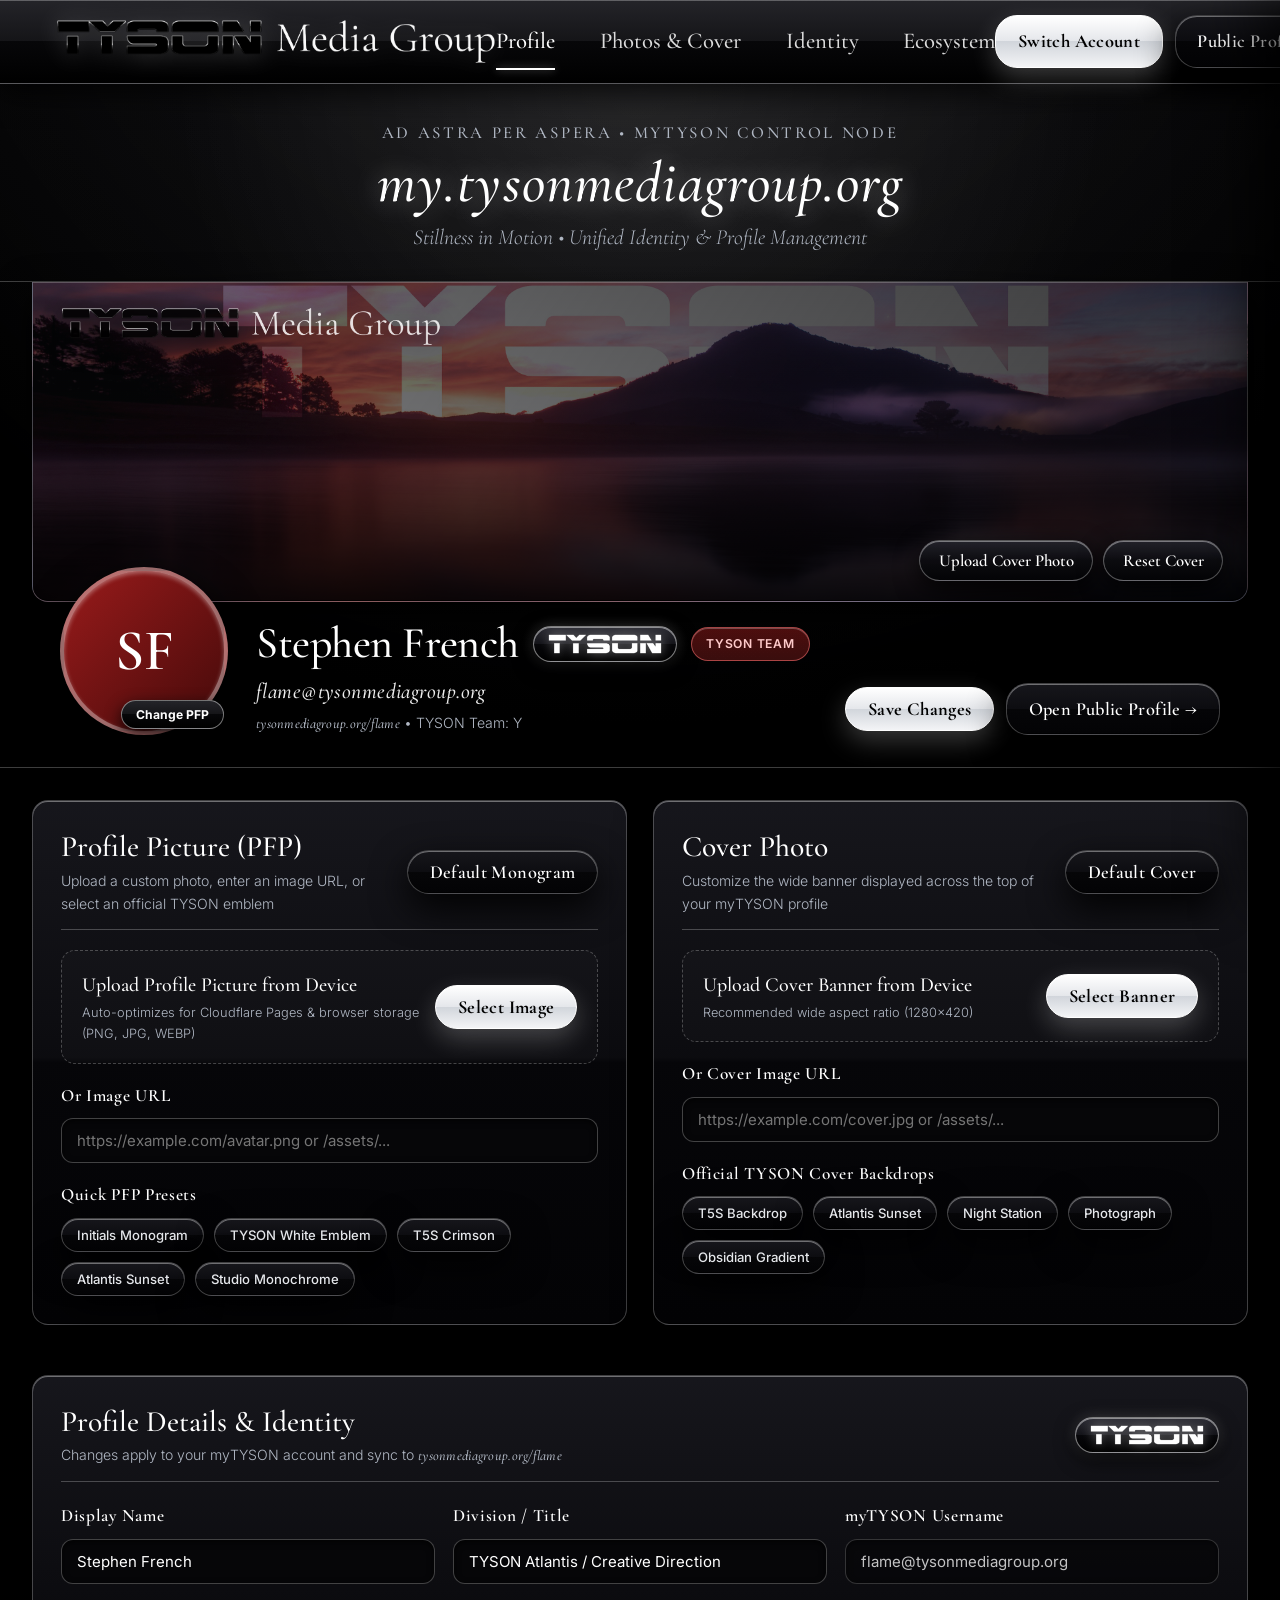
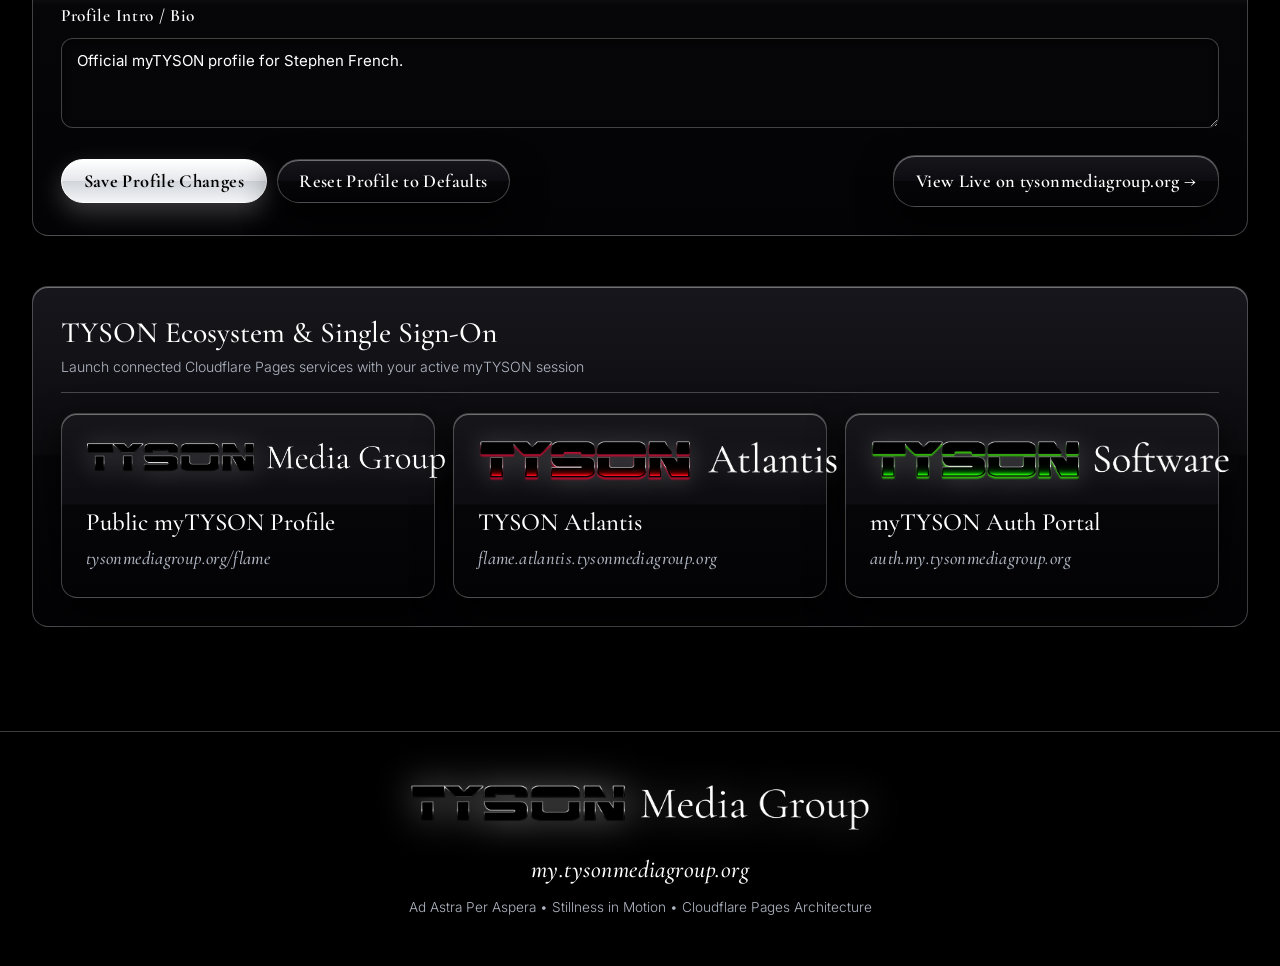
==== index.html @ 30e921f8 "Add Cloudflare Worker API edge profile storage, bridge, and mobile/half-screen responsive overhaul" ====
<!DOCTYPE html>
<html lang="en" data-theme="noir-aero">
<head>
  <meta charset="UTF-8">
  <meta name="viewport" content="width=device-width, initial-scale=1.0">
  <title>myTYSON Dashboard | my.tysonmediagroup.org &bull; Stillness in Motion</title>
  <link rel="stylesheet" href="/styles.css">
  <script>
    if (window.location.hostname === 'auth.my.tysonmediagroup.org' && !window.location.pathname.startsWith('/auth')) {
      window.location.replace('/auth.html' + window.location.search);
    }
  </script>
</head>
<body>

  <!-- Global TYSON 3-Column Header (84px 50/50 Specular Split, Large Logo) -->
  <header class="main-header">
    <a href="/" class="topbar-brand">
      <img src="/assets/TYSONMediaGroupBanner.png" alt="TYSON Media Group" class="logo-img">
    </a>

    <nav class="main-nav">
      <a href="#preview" class="nav-link active">Profile</a>
      <a href="#appearance" class="nav-link">Photos &amp; Cover</a>
      <a href="#identity" class="nav-link">Identity</a>
      <a href="#ecosystem" class="nav-link">Ecosystem</a>
    </nav>

    <div class="topbar-actions">
      <a href="/auth.html?app=mytyson" id="topAuthBtn" class="btn btn-primary">Sign In</a>
      <a href="#" id="topPublicProfileBtn" class="btn" target="_blank" rel="noopener">Public Profile</a>
      <button class="settings-toggle-btn" id="settings-toggle-btn" title="Theme &amp; Appearance Settings" aria-label="Settings">
        <svg width="18" height="18" viewBox="0 0 24 24" fill="none" stroke="currentColor" stroke-width="2" stroke-linecap="round" stroke-linejoin="round">
          <circle cx="12" cy="12" r="3"></circle>
          <path d="M19.4 15a1.65 1.65 0 0 0 .33 1.82l.06.06a2 2 0 0 1 0 2.83 2 2 0 0 1-2.83 0l-.06-.06a1.65 1.65 0 0 0-1.82-.33 1.65 1.65 0 0 0-1 1.51V21a2 2 0 0 1-2 2 2 2 0 0 1-2-2v-.09A1.65 1.65 0 0 0 9 19.4a1.65 1.65 0 0 0-1.82.33l-.06.06a2 2 0 0 1-2.83 0 2 2 0 0 1 0-2.83l.06-.06a1.65 1.65 0 0 0 .33-1.82 1.65 1.65 0 0 0-1.51-1H3a2 2 0 0 1-2-2 2 2 0 0 1 2-2h.09A1.65 1.65 0 0 0 4.6 9a1.65 1.65 0 0 0-.33-1.82l-.06-.06a2 2 0 0 1 0-2.83 2 2 0 0 1 2.83 0l.06.06a1.65 1.65 0 0 0 1.82.33H9a1.65 1.65 0 0 0 1-1.51V3a2 2 0 0 1 2-2 2 2 0 0 1 2 2v.09a1.65 1.65 0 0 0 1 1.51 1.65 1.65 0 0 0 1.82-.33l.06-.06a2 2 0 0 1 2.83 0 2 2 0 0 1 0 2.83l-.06.06a1.65 1.65 0 0 0-.33 1.82V9a1.65 1.65 0 0 0 1.51 1H21a2 2 0 0 1 2 2 2 2 0 0 1-2 2h-.09a1.65 1.65 0 0 0-1.51 1z"></path>
        </svg>
        <span>Settings</span>
      </button>
    </div>
  </header>

  <!-- Centerpiece Domain Stage (Ad Astra Per Aspera • my.tysonmediagroup.org) -->
  <section class="tmg-editorial-stage">
    <span class="editorial-tag">Ad Astra Per Aspera &bull; myTYSON Control Node</span>
    <h1 class="domain-centerpiece-title brand-tmg-domain">my.tysonmediagroup.org</h1>
    <p class="domain-centerpiece-sub">Stillness in Motion &bull; Unified Identity &amp; Profile Management</p>
  </section>

  <!-- Live Facebook-Style Profile Header Preview Framed in TYSON Noir-Aero -->
  <section class="preview-shell" id="preview">
    <div class="preview-container">
      <div class="cover-preview" id="liveCoverPreview">
        <img src="/assets/TYSONMediaGroupBanner.png" alt="TYSON Media Group" class="cover-watermark-logo">
        <div class="cover-actions-overlay">
          <button type="button" class="cover-overlay-btn" id="triggerCoverUploadBtn">Upload Cover Photo</button>
          <button type="button" class="cover-overlay-btn" id="resetCoverBtn">Reset Cover</button>
        </div>
      </div>

      <div class="identity-strip">
        <div class="identity-left">
          <div class="avatar-wrapper">
            <div class="avatar-preview" id="liveAvatarPreview">SF</div>
            <button type="button" class="avatar-edit-trigger" id="triggerPfpUploadBtn">Change PFP</button>
          </div>

          <div class="identity-meta">
            <div class="identity-title-row">
              <h2 class="identity-title" id="liveDisplayName">Stephen French</h2>
              <span class="tyson-white-badge" id="liveTysonLogoBadge" title="Verified TYSON Account">
                <img src="/assets/tyson-white-badge.png" alt="TYSON">
              </span>
              <span class="status-badge badge-team" id="liveRoleBadge">TYSON Team</span>
            </div>
            <div class="identity-username brand-tmg-domain" id="liveUsername">flame@tysonmediagroup.org</div>
            <div class="identity-url" id="liveProfileUrl"><span class="brand-tmg-domain">tysonmediagroup.org/flame</span> &bull; TYSON Team: Y</div>
          </div>
        </div>

        <div class="topbar-actions">
          <button type="button" class="btn btn-primary" id="saveAllTopBtn">Save Changes</button>
          <a href="#" class="btn" id="syncAndViewProfileBtn" target="_blank" rel="noopener">Open Public Profile &rarr;</a>
        </div>
      </div>
    </div>
  </section>

  <!-- Main Dashboard Editor Grid -->
  <main class="dashboard-main">

    <!-- Profile Picture (PFP) Manager -->
    <section class="card" id="appearance">
      <div class="card-header">
        <div>
          <h2 class="card-title">Profile Picture (PFP)</h2>
          <p class="card-subtitle">Upload a custom photo, enter an image URL, or select an official TYSON emblem</p>
        </div>
        <button type="button" class="btn" id="clearPfpBtn">Default Monogram</button>
      </div>

      <div class="upload-zone">
        <div>
          <div class="upload-zone-text">Upload Profile Picture from Device</div>
          <div class="upload-zone-sub">Auto-optimizes for Cloudflare Pages &amp; browser storage (PNG, JPG, WEBP)</div>
        </div>
        <button type="button" class="btn btn-primary" id="choosePfpFileBtn">Select Image</button>
        <input type="file" id="pfpFileInput" accept="image/*" style="display: none;">
      </div>

      <div class="form-group">
        <label class="form-label" for="pfpUrlInput">Or Image URL</label>
        <input type="url" id="pfpUrlInput" class="form-input" placeholder="https://example.com/avatar.png or /assets/...">
      </div>

      <div>
        <span class="form-label">Quick PFP Presets</span>
        <div class="preset-row">
          <button type="button" class="preset-chip" data-pfp-preset="">Initials Monogram</button>
          <button type="button" class="preset-chip" data-pfp-preset="/assets/TYSONOFFICIAL.png">TYSON White Emblem</button>
          <button type="button" class="preset-chip" data-pfp-preset="/assets/tyson-t5s-login-backdrop.jpg">T5S Crimson</button>
          <button type="button" class="preset-chip" data-pfp-preset="/assets/atlantis-sunset.jpg">Atlantis Sunset</button>
          <button type="button" class="preset-chip" data-pfp-preset="/assets/photograph.jpg">Studio Monochrome</button>
        </div>
      </div>
    </section>

    <!-- Cover Photo Manager -->
    <section class="card">
      <div class="card-header">
        <div>
          <h2 class="card-title">Cover Photo</h2>
          <p class="card-subtitle">Customize the wide banner displayed across the top of your myTYSON profile</p>
        </div>
        <button type="button" class="btn" id="clearCoverBtn">Default Cover</button>
      </div>

      <div class="upload-zone">
        <div>
          <div class="upload-zone-text">Upload Cover Banner from Device</div>
          <div class="upload-zone-sub">Recommended wide aspect ratio (1280x420)</div>
        </div>
        <button type="button" class="btn btn-primary" id="chooseCoverFileBtn">Select Banner</button>
        <input type="file" id="coverFileInput" accept="image/*" style="display: none;">
      </div>

      <div class="form-group">
        <label class="form-label" for="coverUrlInput">Or Cover Image URL</label>
        <input type="url" id="coverUrlInput" class="form-input" placeholder="https://example.com/cover.jpg or /assets/...">
      </div>

      <div>
        <span class="form-label">Official TYSON Cover Backdrops</span>
        <div class="preset-row">
          <button type="button" class="preset-chip" data-cover-preset="/assets/tyson-t5s-login-backdrop.jpg">T5S Backdrop</button>
          <button type="button" class="preset-chip" data-cover-preset="/assets/atlantis-sunset.jpg">Atlantis Sunset</button>
          <button type="button" class="preset-chip" data-cover-preset="/assets/atlantisplayer_nightgasstation1.jpg">Night Station</button>
          <button type="button" class="preset-chip" data-cover-preset="/assets/photograph.jpg">Photograph</button>
          <button type="button" class="preset-chip" data-cover-preset="none">Obsidian Gradient</button>
        </div>
      </div>
    </section>

    <!-- Profile Details & Identity -->
    <section class="card card-full" id="identity">
      <div class="card-header">
        <div>
          <h2 class="card-title">Profile Details &amp; Identity</h2>
          <p class="card-subtitle">Changes apply to your myTYSON account and sync to <span class="brand-tmg-domain">tysonmediagroup.org/<span id="slugLabelInline">flame</span></span></p>
        </div>
        <span class="tyson-white-badge" id="cardBadgeIndicator">
          <img src="/assets/tyson-white-badge.png" alt="TYSON">
        </span>
      </div>

      <div class="form-grid">
        <div class="form-group">
          <label class="form-label" for="displayNameInput">Display Name</label>
          <input type="text" id="displayNameInput" class="form-input" placeholder="Full Name">
        </div>

        <div class="form-group">
          <label class="form-label" for="divisionInput">Division / Title</label>
          <input type="text" id="divisionInput" class="form-input" placeholder="TYSON Division">
        </div>

        <div class="form-group">
          <label class="form-label" for="readonlyUsername">myTYSON Username</label>
          <input type="text" id="readonlyUsername" class="form-input" readonly style="opacity: 0.75; cursor: not-allowed;">
        </div>
      </div>

      <div class="form-group">
        <label class="form-label" for="bioInput">Profile Intro / Bio</label>
        <textarea id="bioInput" class="form-textarea" placeholder="Short profile summary..."></textarea>
      </div>

      <div class="action-row">
        <div class="action-row-group">
          <button type="button" class="btn btn-primary" id="saveProfileBtn">Save Profile Changes</button>
          <button type="button" class="btn" id="resetAllProfileBtn">Reset Profile to Defaults</button>
        </div>
        <a href="#" id="bottomViewProfileBtn" class="btn" target="_blank" rel="noopener">View Live on tysonmediagroup.org &rarr;</a>
      </div>

      <div class="toast-banner" id="saveToast">Profile updated. Your changes are saved and ready across myTYSON services.</div>
    </section>

    <!-- Connected TYSON Platforms & Branding -->
    <section class="card card-full" id="ecosystem">
      <div class="card-header">
        <div>
          <h2 class="card-title">TYSON Ecosystem &amp; Single Sign-On</h2>
          <p class="card-subtitle">Launch connected Cloudflare Pages services with your active myTYSON session</p>
        </div>
      </div>

      <div class="apps-grid">
        <a href="#" id="tilePublicProfile" class="app-tile" target="_blank" rel="noopener">
          <img src="/assets/TYSONMediaGroupBanner.png" alt="TYSON Media Group" class="app-tile-logo">
          <div>
            <div class="app-tile-name">Public myTYSON Profile</div>
            <div class="app-tile-domain brand-tmg-domain" id="tileProfileDomain">tysonmediagroup.org/flame</div>
          </div>
        </a>

        <a href="https://flame.atlantis.tysonmediagroup.org" id="tileAtlantis" class="app-tile" target="_blank" rel="noopener">
          <img src="/assets/TYSONAtlantisBanner.png" alt="TYSON Atlantis" class="app-tile-logo">
          <div>
            <div class="app-tile-name">TYSON Atlantis</div>
            <div class="app-tile-domain brand-tmg-domain">flame.atlantis.tysonmediagroup.org</div>
          </div>
        </a>

        <a href="/auth.html" id="tileAuthPortal" class="app-tile">
          <img src="/assets/TYSONSoftwareBanner.png" alt="TYSON Software &amp; Auth" class="app-tile-logo">
          <div>
            <div class="app-tile-name">myTYSON Auth Portal</div>
            <div class="app-tile-domain brand-tmg-domain">auth.my.tysonmediagroup.org</div>
          </div>
        </a>
      </div>
    </section>

  </main>

  <footer style="text-align: center; padding: 3rem 1.5rem; border-top: 1px solid var(--border-subtle);">
    <img src="/assets/TYSONMediaGroupBanner.png" alt="TYSON Media Group" class="footer-logo">
    <div class="brand-tmg-domain" style="font-size: 1.5rem; color: var(--text-white);">my.tysonmediagroup.org</div>
    <div style="font-size: 0.85rem; color: var(--text-muted); margin-top: 6px;">Ad Astra Per Aspera &bull; Stillness in Motion &bull; Cloudflare Pages Architecture</div>
  </footer>

  <!-- Slide-out Multi-Theme Settings Drawer -->
  <div class="settings-drawer-backdrop" id="settings-drawer-backdrop"></div>
  <aside class="settings-drawer" id="settings-drawer" aria-label="Appearance Settings">
    <div style="display: flex; align-items: center; justify-content: space-between; border-bottom: 1px solid var(--border-subtle); padding-bottom: 14px;">
      <h3 style="font-family: var(--font-heading); font-size: 1.75rem; font-weight: 500; color: var(--text-white);">Appearance &amp; Theme</h3>
      <button type="button" class="btn" id="settings-close-btn" style="padding: 6px 14px;">Close</button>
    </div>
    <p style="font-size: 0.88rem; color: var(--text-muted);">Select a TYSON Media Group visual theme across myTYSON:</p>
    <div style="display: flex; flex-direction: column; gap: 10px;">
      <button type="button" class="theme-option-btn active" data-set-theme="noir-aero">
        <span>Black Frutiger Aero</span>
        <span style="font-size: 0.78rem; color: var(--text-muted);">Obsidian Gloss</span>
      </button>
      <button type="button" class="theme-option-btn" data-set-theme="noir">
        <span>Noir Midnight</span>
        <span style="font-size: 0.78rem; color: var(--text-muted);">Architectural Flat</span>
      </button>
      <button type="button" class="theme-option-btn" data-set-theme="frutiger">
        <span>Frutiger Aero Aqua</span>
        <span style="font-size: 0.78rem; color: var(--text-muted);">Machined Glass</span>
      </button>
      <button type="button" class="theme-option-btn" data-set-theme="wii">
        <span>Nintendo Wii</span>
        <span style="font-size: 0.78rem; color: var(--text-muted);">System Channels</span>
      </button>
      <button type="button" class="theme-option-btn" data-set-theme="nature">
        <span>Nature Botanical</span>
        <span style="font-size: 0.78rem; color: var(--text-muted);">Deep Moss</span>
      </button>
    </div>
  </aside>

  <script src="/mytyson-core.js"></script>
  <script>
    (function () {
      var core = window.MyTysonCore;
      var activeAccount = null;
      var currentPfpData = '';
      var currentCoverData = '';

      var topAuthBtn = document.getElementById('topAuthBtn');
      var liveCoverPreview = document.getElementById('liveCoverPreview');
      var liveAvatarPreview = document.getElementById('liveAvatarPreview');
      var liveDisplayName = document.getElementById('liveDisplayName');
      var liveTysonLogoBadge = document.getElementById('liveTysonLogoBadge');
      var cardBadgeIndicator = document.getElementById('cardBadgeIndicator');
      var liveRoleBadge = document.getElementById('liveRoleBadge');
      var liveUsername = document.getElementById('liveUsername');
      var liveProfileUrl = document.getElementById('liveProfileUrl');
      var slugLabelInline = document.getElementById('slugLabelInline');

      var pfpUrlInput = document.getElementById('pfpUrlInput');
      var coverUrlInput = document.getElementById('coverUrlInput');
      var displayNameInput = document.getElementById('displayNameInput');
      var divisionInput = document.getElementById('divisionInput');
      var readonlyUsername = document.getElementById('readonlyUsername');
      var bioInput = document.getElementById('bioInput');
      var saveToast = document.getElementById('saveToast');

      function getSsoPortalUrl() {
        var h = window.location.hostname;
        var base = (h === 'localhost' || h === '127.0.0.1') ? 'http://localhost:8097/auth.html' : 'https://auth.my.tysonmediagroup.org';
        var cleanHere = window.location.href.split('?')[0];
        return base + '?app=mytyson&redirect=' + encodeURIComponent(cleanHere);
      }
      if (topAuthBtn) {
        topAuthBtn.href = getSsoPortalUrl();
      }
      document.getElementById('tileAuthPortal').href = getSsoPortalUrl();

      function getTysonMainOrgBase() {
        var h = window.location.hostname;
        if (h === 'localhost' || h === '127.0.0.1') {
          return 'http://localhost:8096';
        }
        return 'https://tysonmediagroup.org';
      }

      function getAtlantisBase() {
        var h = window.location.hostname;
        if (h === 'localhost' || h === '127.0.0.1') {
          return 'http://localhost:8095';
        }
        return 'https://flame.atlantis.tysonmediagroup.org';
      }

      function buildProfileLinkWithSync(slug) {
        var base = getTysonMainOrgBase() + '/' + slug;
        var custom = core.getCustomProfile(slug);
        var session = core.getSession();
        var params = new URLSearchParams();
        if (session) {
          params.set('mytyson_sso', core.encodeSsoToken(session));
        }
        var syncPayload = {
          slug: slug,
          displayName: custom.displayName || '',
          bio: custom.bio || '',
          division: custom.division || '',
          pfpUrl: (custom.pfpUrl && custom.pfpUrl.length < 2400) ? custom.pfpUrl : '',
          coverUrl: (custom.coverUrl && custom.coverUrl.length < 2400) ? custom.coverUrl : ''
        };
        try {
          params.set('mytyson_custom', btoa(JSON.stringify(syncPayload)));
        } catch (e) {}
        return base + '?' + params.toString();
      }

      function pfpOrCoverInputVal(inputEl) {
        return inputEl && inputEl.value ? inputEl.value.trim() : '';
      }

      function renderPreview() {
        if (!activeAccount) return;

        var dName = displayNameInput.value.trim() || activeAccount.name;
        liveDisplayName.textContent = dName;
        liveUsername.textContent = activeAccount.username;
        liveProfileUrl.innerHTML = '<span class="brand-tmg-domain">tysonmediagroup.org/' + activeAccount.slug + '</span> &bull; TYSON Team: ' + activeAccount.team;
        slugLabelInline.textContent = activeAccount.slug;
        readonlyUsername.value = activeAccount.username;

        liveRoleBadge.textContent = activeAccount.badge;
        liveRoleBadge.className = 'status-badge ' + activeAccount.badgeClass;

        if (activeAccount.hasTysonBadge) {
          liveTysonLogoBadge.style.display = 'inline-flex';
          cardBadgeIndicator.style.display = 'inline-flex';
        } else {
          liveTysonLogoBadge.style.display = 'none';
          cardBadgeIndicator.style.display = 'none';
        }

        var effectiveCover = currentCoverData || pfpOrCoverInputVal(coverUrlInput);
        if (!effectiveCover && effectiveCover !== 'none') {
          effectiveCover = activeAccount.defaultCoverUrl;
        }
        if (effectiveCover && effectiveCover !== 'none') {
          liveCoverPreview.style.backgroundImage = 'linear-gradient(125deg, rgba(14, 16, 21, 0.35), rgba(5, 5, 8, 0.72)), url("' + effectiveCover + '")';
          liveCoverPreview.style.backgroundSize = 'cover';
          liveCoverPreview.style.backgroundPosition = 'center';
        } else {
          liveCoverPreview.style.backgroundImage = activeAccount.coverBg;
        }

        var effectivePfp = currentPfpData || pfpOrCoverInputVal(pfpUrlInput);
        if (effectivePfp) {
          liveAvatarPreview.style.background = '#09090c';
          liveAvatarPreview.innerHTML = '<img src="' + effectivePfp + '" alt="' + dName + '">';
        } else {
          liveAvatarPreview.style.background = activeAccount.avatarBg;
          liveAvatarPreview.textContent = activeAccount.initials;
        }

        var profUrl = buildProfileLinkWithSync(activeAccount.slug);
        document.getElementById('topPublicProfileBtn').href = profUrl;
        document.getElementById('syncAndViewProfileBtn').href = profUrl;
        document.getElementById('bottomViewProfileBtn').href = profUrl;
        document.getElementById('tilePublicProfile').href = profUrl;
        document.getElementById('tileProfileDomain').textContent = 'tysonmediagroup.org/' + activeAccount.slug;

        var ssoToken = core.encodeSsoToken(core.getSession() || core.createSessionForAccount(activeAccount));
        document.getElementById('tileAtlantis').href = getAtlantisBase() + '?mytyson_sso=' + encodeURIComponent(ssoToken);
      }

      function loadAccountIntoEditor(slug) {
        var acc = core.findAccount(slug) || core.ACCOUNTS[0];
        activeAccount = acc;
        if (topAuthBtn) {
          topAuthBtn.textContent = 'Switch Account';
          topAuthBtn.title = 'Signed in as ' + acc.username;
        }
        core.createSessionForAccount(acc);

        function applyCustomToInputs(custom) {
          custom = custom || {};
          displayNameInput.value = custom.displayName || acc.name;
          divisionInput.value = custom.division || acc.division;
          bioInput.value = custom.bio || acc.bio;

          currentPfpData = custom.pfpUrl || '';
          pfpUrlInput.value = (currentPfpData && !currentPfpData.startsWith('data:')) ? currentPfpData : '';

          currentCoverData = custom.coverUrl || '';
          coverUrlInput.value = (currentCoverData && !currentCoverData.startsWith('data:')) ? currentCoverData : '';

          renderPreview();
        }

        applyCustomToInputs(core.getCustomProfile(acc.slug));
        if (core.fetchCloudProfile) {
          core.fetchCloudProfile(acc.slug, function (cloudCustom) {
            if (activeAccount && activeAccount.slug === acc.slug && cloudCustom) {
              applyCustomToInputs(cloudCustom);
            }
          });
        }
      }

      function saveChanges() {
        if (!activeAccount) return;
        var pfpFinal = pfpUrlInput.value.trim() || currentPfpData;
        var coverFinal = coverUrlInput.value.trim() || currentCoverData;

        saveToast.textContent = 'Saving to myTYSON Cloud...';
        saveToast.classList.add('visible');

        core.saveCustomProfile(activeAccount.slug, {
          displayName: displayNameInput.value.trim() || activeAccount.name,
          division: divisionInput.value.trim() || activeAccount.division,
          bio: bioInput.value.trim() || activeAccount.bio,
          pfpUrl: pfpFinal,
          coverUrl: coverFinal
        }, function (cloudOk) {
          saveToast.textContent = cloudOk
            ? 'Saved to myTYSON Cloud and synced across tysonmediagroup.org.'
            : 'Profile saved and synced across .tysonmediagroup.org.';
          setTimeout(function () {
            saveToast.classList.remove('visible');
          }, 3500);
        });

        renderPreview();
      }

      function resizeUploadedImage(file, maxW, maxH, isSquareCrop, callback) {
        var reader = new FileReader();
        reader.onload = function (e) {
          var img = new Image();
          img.onload = function () {
            var canvas = document.createElement('canvas');
            var ctx = canvas.getContext('2d');
            if (isSquareCrop) {
              var side = Math.min(img.width, img.height);
              var sx = Math.round((img.width - side) / 2);
              var sy = Math.round((img.height - side) / 2);
              canvas.width = maxW;
              canvas.height = maxH;
              ctx.drawImage(img, sx, sy, side, side, 0, 0, maxW, maxH);
              callback(canvas.toDataURL('image/jpeg', 0.78));
            } else {
              var ratio = Math.min(maxW / img.width, maxH / img.height, 1);
              canvas.width = Math.round(img.width * ratio);
              canvas.height = Math.round(img.height * ratio);
              ctx.drawImage(img, 0, 0, canvas.width, canvas.height);
              callback(canvas.toDataURL('image/jpeg', 0.80));
            }
          };
          img.src = e.target.result;
        };
        reader.readAsDataURL(file);
      }

      document.getElementById('choosePfpFileBtn').addEventListener('click', function () {
        document.getElementById('pfpFileInput').click();
      });
      document.getElementById('triggerPfpUploadBtn').addEventListener('click', function () {
        document.getElementById('pfpFileInput').click();
      });
      document.getElementById('pfpFileInput').addEventListener('change', function (e) {
        var file = e.target.files && e.target.files[0];
        if (!file) return;
        resizeUploadedImage(file, 220, 220, true, function (dataUrl) {
          currentPfpData = dataUrl;
          pfpUrlInput.value = '';
          saveChanges();
        });
      });

      document.getElementById('chooseCoverFileBtn').addEventListener('click', function () {
        document.getElementById('coverFileInput').click();
      });
      document.getElementById('triggerCoverUploadBtn').addEventListener('click', function () {
        document.getElementById('coverFileInput').click();
      });
      document.getElementById('coverFileInput').addEventListener('change', function (e) {
        var file = e.target.files && e.target.files[0];
        if (!file) return;
        resizeUploadedImage(file, 960, 340, false, function (dataUrl) {
          currentCoverData = dataUrl;
          coverUrlInput.value = '';
          saveChanges();
        });
      });

      pfpUrlInput.addEventListener('input', function () {
        currentPfpData = pfpUrlInput.value.trim();
        renderPreview();
      });

      coverUrlInput.addEventListener('input', function () {
        currentCoverData = coverUrlInput.value.trim();
        renderPreview();
      });

      displayNameInput.addEventListener('input', renderPreview);

      document.querySelectorAll('[data-pfp-preset]').forEach(function (btn) {
        btn.addEventListener('click', function () {
          var val = btn.getAttribute('data-pfp-preset');
          currentPfpData = val;
          pfpUrlInput.value = val;
          saveChanges();
        });
      });

      document.querySelectorAll('[data-cover-preset]').forEach(function (btn) {
        btn.addEventListener('click', function () {
          var val = btn.getAttribute('data-cover-preset');
          currentCoverData = val;
          coverUrlInput.value = val === 'none' ? '' : val;
          saveChanges();
        });
      });

      document.getElementById('clearPfpBtn').addEventListener('click', function () {
        currentPfpData = '';
        pfpUrlInput.value = '';
        saveChanges();
      });

      document.getElementById('clearCoverBtn').addEventListener('click', function () {
        currentCoverData = '';
        coverUrlInput.value = '';
        saveChanges();
      });
      document.getElementById('resetCoverBtn').addEventListener('click', function () {
        currentCoverData = '';
        coverUrlInput.value = '';
        saveChanges();
      });

      document.getElementById('saveProfileBtn').addEventListener('click', saveChanges);
      document.getElementById('saveAllTopBtn').addEventListener('click', saveChanges);

      document.getElementById('resetAllProfileBtn').addEventListener('click', function () {
        if (!activeAccount) return;
        core.resetCustomProfile(activeAccount.slug);
        loadAccountIntoEditor(activeAccount.slug);
        saveToast.textContent = 'Profile reset to default myTYSON settings.';
        saveToast.classList.add('visible');
        setTimeout(function () {
          saveToast.classList.remove('visible');
          saveToast.textContent = 'Profile updated. Your changes are saved and ready across myTYSON services.';
        }, 3000);
      });

      var params = new URLSearchParams(window.location.search);
      var ssoParam = params.get('mytyson_sso');
      if (ssoParam) {
        try {
          var sObj = JSON.parse(atob(ssoParam));
          if (sObj && sObj.slug) {
            loadAccountIntoEditor(sObj.slug);
            return;
          }
        } catch (e) {}
      }

      var requestedUser = params.get('user');
      var existingSession = core.getSession();
      if (requestedUser && core.findAccount(requestedUser)) {
        loadAccountIntoEditor(requestedUser);
      } else if (existingSession && existingSession.slug) {
        loadAccountIntoEditor(existingSession.slug);
      } else {
        loadAccountIntoEditor('flame');
      }
    })();
  </script>
</body>
</html>
---- styles.css ----
/* ==========================================================================
   TYSON Media Group — Unified myTYSON Identity, Dashboard & Profile Framework
   Phased with tysonmediagroup.org.myt5s.app, RPM World & TYSON Atlantis
   Typography: Cormorant Garamond (Headers / Domains / Serif) & Inter (UI)
   Themes: Black Frutiger Aero (Default), Noir Midnight, Frutiger Aqua, Wii, Nature
   ========================================================================== */

@import url('https://fonts.googleapis.com/css2?family=Cormorant+Garamond:ital,wght@0,300;0,400;0,500;0,600;0,700;1,400;1,500;1,600&family=Inter:wght@300;400;500;600;700&family=M+PLUS+Rounded+1c:wght@400;500;700;800&family=Nunito:wght@400;600;700;800&display=block');

:root {
  --font-heading: 'Cormorant Garamond', Georgia, serif;
  --font-serif: 'Cormorant Garamond', Georgia, serif;
  --font-sans: 'Inter', -apple-system, BlinkMacSystemFont, 'Segoe UI', Roboto, sans-serif;
  --container-max-width: 1680px;
  --trans-fast: 0.2s ease;
  --trans-smooth: 0.35s cubic-bezier(0.16, 1, 0.3, 1);
}

/* Theme 1: Default — Black Frutiger Aero (Obsidian Gloss Glass & 50/50 Specular Split) */
:root, [data-theme="noir-aero"] {
  --bg-black: #000000;
  --bg-body-gradient:
    radial-gradient(ellipse 90% 45% at 50% -10%, rgba(255, 255, 255, 0.13) 0%, rgba(255, 255, 255, 0.03) 45%, #000000 85%),
    linear-gradient(180deg, #050507 0%, #000000 100%);
  --bg-header: linear-gradient(180deg, #242429 0%, #151518 49%, #070709 50%, #000000 100%);
  --bg-surface: linear-gradient(180deg, #16161b 0%, #0d0d11 49%, #060608 50%, #030305 100%);
  --bg-surface-solid: #0a0a0d;
  --bg-surface-hover: linear-gradient(180deg, #222229 0%, #14141a 49%, #0a0a0e 50%, #050507 100%);
  --bg-card: linear-gradient(180deg, rgba(24, 24, 30, 0.92) 0%, rgba(12, 12, 16, 0.95) 49%, rgba(6, 6, 9, 0.98) 50%, rgba(3, 3, 5, 0.99) 100%);
  --bg-input: #060608;

  --text-white: #ffffff;
  --text-pure: #ffffff;
  --text-body: #e5e7eb;
  --text-muted: #b0b7c3;
  --text-dim: #7e8694;

  --border-subtle: rgba(255, 255, 255, 0.24);
  --border-hover: rgba(255, 255, 255, 0.65);
  --accent-color: #ffffff;
  --accent-glow: rgba(255, 255, 255, 0.42);
  --accent-red: #dc2626;

  --card-radius: 16px;
  --btn-radius: 22px;
  --box-shadow-card: 0 14px 36px rgba(0, 0, 0, 0.92), inset 0 1px 0 rgba(255, 255, 255, 0.38), inset 0 -1px 0 rgba(0, 0, 0, 0.85);
}

/* Theme 2: Noir Midnight (Flat Architectural Monochrome) */
[data-theme="noir"] {
  --bg-black: #000000;
  --bg-body-gradient: radial-gradient(circle at 50% 15%, rgba(255, 255, 255, 0.03) 0%, #000000 80%);
  --bg-header: rgba(0, 0, 0, 0.98);
  --bg-surface: #090909;
  --bg-surface-solid: #090909;
  --bg-surface-hover: #141414;
  --bg-card: #0b0b0b;
  --bg-input: #050505;

  --text-white: #ffffff;
  --text-pure: #ffffff;
  --text-body: #e2e5eb;
  --text-muted: #a3acb9;
  --text-dim: #717a8a;

  --border-subtle: rgba(255, 255, 255, 0.15);
  --border-hover: rgba(255, 255, 255, 0.45);
  --accent-color: #ffffff;
  --accent-glow: rgba(255, 255, 255, 0.25);

  --card-radius: 0px;
  --btn-radius: 0px;
  --box-shadow-card: none;
}

/* Theme 3: Frutiger Aero (Apple Skeuomorphic Aqua Glass) */
[data-theme="frutiger"] {
  --bg-black: #061c30;
  --bg-body-gradient: radial-gradient(circle at 50% -10%, #1e6fa8 0%, #0d3b66 35%, #061c30 75%, #041424 100%);
  --bg-header: linear-gradient(180deg, #134e7c 0%, #0e3b61 49%, #092a47 50%, #061e33 100%);
  --bg-surface: linear-gradient(180deg, #165588 0%, #0e3c62 49%, #092b48 50%, #072138 100%);
  --bg-surface-solid: #092c4a;
  --bg-surface-hover: linear-gradient(180deg, #1d68a3 0%, #124a78 50%, #0b3355 100%);
  --bg-card: linear-gradient(180deg, rgba(20, 74, 118, 0.92) 0%, rgba(11, 46, 76, 0.95) 50%, rgba(7, 32, 54, 0.98) 100%);
  --bg-input: #061e33;

  --text-white: #ffffff;
  --text-pure: #ffffff;
  --text-body: #e0f2fe;
  --text-muted: #bae6fd;
  --text-dim: #7dd3fc;

  --border-subtle: rgba(125, 211, 252, 0.35);
  --border-hover: #38bdf8;
  --accent-color: #38bdf8;
  --accent-glow: rgba(56, 189, 248, 0.45);

  --card-radius: 16px;
  --btn-radius: 22px;
  --box-shadow-card: 0 12px 30px rgba(0, 0, 0, 0.55), inset 0 1px 0 rgba(255, 255, 255, 0.4), inset 0 -1px 0 rgba(0, 0, 0, 0.45);
}

/* Theme 4: Nintendo Wii (Authentic Wii System Menu) */
[data-theme="wii"] {
  --bg-black: #ebf0f5;
  --bg-body-gradient:
    repeating-linear-gradient(0deg, transparent, transparent 38px, rgba(30, 41, 59, 0.04) 39px, transparent 40px),
    repeating-linear-gradient(90deg, transparent, transparent 38px, rgba(30, 41, 59, 0.04) 39px, transparent 40px),
    radial-gradient(circle at 50% 0%, #ffffff 0%, #e2e8f0 70%, #cbd5e1 100%);
  --bg-header: rgba(255, 255, 255, 0.96);
  --bg-surface: #ffffff;
  --bg-surface-solid: #ffffff;
  --bg-surface-hover: #e8f4fc;
  --bg-card: #ffffff;
  --bg-input: #f8fafc;

  --text-white: #111827;
  --text-pure: #030712;
  --text-body: #374151;
  --text-muted: #6b7280;
  --text-dim: #64748b;

  --border-subtle: #1e293b;
  --border-hover: #00a6e2;
  --accent-color: #00a6e2;
  --accent-glow: rgba(0, 166, 226, 0.45);

  --card-radius: 24px;
  --btn-radius: 32px;
  --box-shadow-card: 0 8px 24px rgba(15, 23, 42, 0.08), inset 0 2px 0 #ffffff;
  --font-heading: 'M PLUS Rounded 1c', 'Nunito', system-ui, sans-serif;
  --font-serif: 'M PLUS Rounded 1c', 'Nunito', system-ui, sans-serif;
  --font-sans: 'M PLUS Rounded 1c', 'Nunito', system-ui, sans-serif;
}

/* Theme 5: Nature Botanical (Deep Moss Evergreen) */
[data-theme="nature"] {
  --bg-black: #051208;
  --bg-body-gradient: radial-gradient(circle at 50% 10%, #0d2814 0%, #051208 85%);
  --bg-header: rgba(5, 22, 11, 0.96);
  --bg-surface: #0a2412;
  --bg-surface-solid: #0a2412;
  --bg-surface-hover: #13381c;
  --bg-card: #0b2212;
  --bg-input: #06150a;

  --text-white: #f0fdf4;
  --text-pure: #ffffff;
  --text-body: #dcfce7;
  --text-muted: #86efac;
  --text-dim: #4ade80;

  --border-subtle: rgba(74, 222, 128, 0.28);
  --border-hover: rgba(74, 222, 128, 0.68);
  --accent-color: #22c55e;
  --accent-glow: rgba(34, 197, 94, 0.4);

  --card-radius: 14px;
  --btn-radius: 14px;
  --box-shadow-card: 0 10px 28px rgba(5, 36, 17, 0.5), inset 0 1px 1px rgba(74, 222, 128, 0.22);
}

*, *::before, *::after {
  box-sizing: border-box;
  margin: 0;
  padding: 0;
}

html {
  scroll-behavior: smooth;
  font-size: 16px;
  background-color: var(--bg-black);
}

body {
  width: 100%;
  min-height: 100vh;
  background-color: var(--bg-black);
  background-image: var(--bg-body-gradient);
  color: var(--text-body);
  font-family: var(--font-sans);
  font-size: 1.05rem;
  line-height: 1.65;
  font-weight: 300;
  -webkit-font-smoothing: antialiased;
  overflow-x: hidden;
  display: flex;
  flex-direction: column;
  transition: background 0.35s ease, color 0.3s ease;
}

/* Universal TYSON Domain Rule: Cormorant Garamond Italic */
.brand-tmg-domain,
.tmg-domain-text,
.identity-handle,
.identity-username,
.service-url,
.app-tile-domain,
.auth-target-pill {
  font-family: 'Cormorant Garamond', Georgia, serif !important;
  font-style: italic !important;
  font-weight: 500 !important;
  letter-spacing: 0.02em !important;
}

/* ==========================================================================
   LARGE, FULL-SCALE BRAND LOGOS (Cropped tightly & sized boldly)
   ========================================================================== */
.logo-img,
.topbar-logo {
  height: 48px !important;
  max-height: 48px !important;
  width: auto !important;
  max-width: 440px !important;
  object-fit: contain !important;
  display: block;
  opacity: 0.98;
  filter: drop-shadow(0 2px 12px rgba(255, 255, 255, 0.18));
  transition: transform var(--trans-fast), filter var(--trans-fast);
}

.logo-img:hover,
.topbar-logo:hover {
  transform: scale(1.02);
  filter: drop-shadow(0 2px 18px var(--accent-glow));
}

.auth-banner-logo {
  height: 62px !important;
  max-height: 62px !important;
  width: 100% !important;
  max-width: 460px !important;
  object-fit: contain !important;
  margin: 0 auto 1.4rem auto;
  display: block;
  filter: drop-shadow(0 0 22px var(--accent-glow));
}

.app-tile-logo {
  height: 46px !important;
  max-height: 46px !important;
  width: auto !important;
  max-width: 360px !important;
  object-fit: contain !important;
  align-self: flex-start;
  filter: drop-shadow(0 2px 12px rgba(255, 255, 255, 0.2));
}

.cover-watermark-logo,
.cover-watermark {
  position: absolute;
  left: 28px;
  top: 22px;
  z-index: 3;
  height: 44px !important;
  width: auto !important;
  max-width: 380px !important;
  opacity: 0.85;
  object-fit: contain;
  filter: drop-shadow(0 4px 16px rgba(0, 0, 0, 0.85));
}

.footer-logo {
  height: 54px !important;
  max-height: 54px !important;
  width: auto !important;
  max-width: 460px !important;
  object-fit: contain !important;
  margin: 0 auto 1rem auto;
  display: block;
  filter: drop-shadow(0 0 18px var(--accent-glow));
}

[data-theme="wii"] .logo-img,
[data-theme="wii"] .topbar-logo,
[data-theme="wii"] .auth-banner-logo,
[data-theme="wii"] .app-tile-logo,
[data-theme="wii"] .footer-logo {
  filter: invert(1) hue-rotate(180deg) brightness(0.18);
}

/* ==========================================================================
   Global Navigation Header (84px 50/50 Specular Split, 3-Column TYSON Grid)
   ========================================================================== */
.main-header,
.topbar {
  position: sticky;
  top: 0;
  z-index: 1000;
  background: var(--bg-header);
  backdrop-filter: blur(24px);
  -webkit-backdrop-filter: blur(24px);
  border-bottom: 1px solid var(--border-subtle);
  height: 84px;
  padding: 0 3.5rem;
  display: grid;
  grid-template-columns: 1fr auto 1fr;
  align-items: center;
  box-shadow: 0 10px 30px rgba(0, 0, 0, 0.75), inset 0 1px 0 rgba(255, 255, 255, 0.28);
}

.topbar-brand,
.topbar-left {
  display: inline-flex;
  align-items: center;
  gap: 18px;
  text-decoration: none;
  color: var(--text-white);
  justify-self: start;
}

.main-nav {
  display: flex;
  align-items: center;
  justify-content: center;
  gap: 2.8rem;
  justify-self: center;
}

.nav-link {
  font-family: var(--font-heading);
  font-size: 1.42rem;
  font-weight: 500;
  color: var(--text-pure);
  text-decoration: none;
  transition: var(--trans-fast);
  padding: 0.35rem 0;
  position: relative;
  white-space: nowrap;
  opacity: 0.85;
}

.nav-link:hover,
.nav-link.active {
  opacity: 1;
  color: var(--text-white);
}

.nav-link.active::after {
  content: '';
  position: absolute;
  bottom: -4px;
  left: 0;
  width: 100%;
  height: 2px;
  background: var(--accent-color);
  box-shadow: 0 0 8px var(--accent-glow);
}

.topbar-actions,
.topbar-right {
  display: flex;
  align-items: center;
  gap: 12px;
  justify-self: end;
}

/* ==========================================================================
   Tactile Skeuomorphic Buttons & Inputs (TYSON Noir-Aero Standard)
   ========================================================================== */
.btn,
.top-btn,
.settings-toggle-btn {
  display: inline-flex;
  align-items: center;
  justify-content: center;
  gap: 0.6rem;
  padding: 0.62rem 1.35rem;
  border-radius: var(--btn-radius);
  font-family: var(--font-heading);
  font-size: 1.15rem;
  font-weight: 600;
  letter-spacing: 0.02em;
  text-decoration: none;
  color: var(--text-white);
  background: var(--bg-surface);
  border: 1px solid var(--border-subtle);
  box-shadow: var(--box-shadow-card);
  cursor: pointer;
  transition: var(--trans-smooth);
  white-space: nowrap;
}

.btn:hover,
.top-btn:hover,
.settings-toggle-btn:hover {
  border-color: var(--border-hover);
  background: var(--bg-surface-hover);
  transform: translateY(-2px);
}

.btn-primary,
.top-btn-primary {
  background: linear-gradient(180deg, #ffffff 0%, #e5e7eb 49%, #d1d5db 50%, #f3f4f6 100%);
  color: #000000 !important;
  border: 1px solid #ffffff;
  box-shadow: 0 10px 26px rgba(255, 255, 255, 0.22), inset 0 1px 0 #ffffff;
  font-weight: 700;
}

.btn-primary:hover,
.top-btn-primary:hover {
  background: #ffffff;
  box-shadow: 0 14px 32px rgba(255, 255, 255, 0.38), inset 0 1px 0 #ffffff;
  transform: translateY(-2px);
}

.account-select {
  background: var(--bg-surface);
  color: var(--text-white);
  border: 1px solid var(--border-subtle);
  border-radius: var(--btn-radius);
  padding: 0.58rem 1.15rem;
  font-family: var(--font-sans);
  font-size: 0.86rem;
  font-weight: 500;
  box-shadow: var(--box-shadow-card);
  outline: none;
  cursor: pointer;
}

/* ==========================================================================
   Centerpiece Domain Banner Stage (Ad Astra Per Aspera • Stillness in Motion)
   ========================================================================== */
.tmg-editorial-stage {
  text-align: center;
  padding: 2.2rem 2rem 1.6rem;
  border-bottom: 1px solid var(--border-subtle);
  background: radial-gradient(circle at 50% 0%, rgba(255, 255, 255, 0.08) 0%, transparent 70%);
}

.editorial-tag {
  display: inline-block;
  font-family: var(--font-heading);
  font-size: 1.05rem;
  font-weight: 500;
  letter-spacing: 0.16em;
  color: var(--text-muted);
  text-transform: uppercase;
  margin-bottom: 0.35rem;
}

.domain-centerpiece-title {
  font-family: 'Cormorant Garamond', Georgia, serif;
  font-style: italic;
  font-weight: 400;
  font-size: clamp(2.4rem, 4.5vw, 4.1rem);
  color: var(--text-white);
  letter-spacing: 0.015em;
  line-height: 1.1;
  text-shadow: 0 0 28px var(--accent-glow);
}

.domain-centerpiece-sub {
  font-family: var(--font-heading);
  font-style: italic;
  font-size: 1.35rem;
  color: var(--text-muted);
  margin-top: 0.25rem;
}

/* ==========================================================================
   Facebook-Style Profile Header Framed in TYSON Obsidian Gloss
   ========================================================================== */
.preview-shell,
.profile-header-shell {
  border-bottom: 1px solid var(--border-subtle);
  padding-bottom: 4px;
}

.preview-container,
.profile-header-container {
  max-width: 1280px;
  margin: 0 auto;
  padding: 0 2rem;
}

.cover-preview,
.cover-photo {
  height: 320px;
  width: 100%;
  border-bottom-left-radius: var(--card-radius);
  border-bottom-right-radius: var(--card-radius);
  position: relative;
  overflow: hidden;
  border: 1px solid var(--border-subtle);
  border-top: none;
  background-size: cover;
  background-position: center;
  box-shadow: var(--box-shadow-card);
}

.cover-preview::after,
.cover-photo::after {
  content: '';
  position: absolute;
  inset: 0;
  background: linear-gradient(to top, rgba(0, 0, 0, 0.86) 0%, rgba(0, 0, 0, 0.22) 55%, rgba(0, 0, 0, 0.35) 100%);
  pointer-events: none;
}

.cover-actions-overlay {
  position: absolute;
  right: 24px;
  bottom: 20px;
  z-index: 4;
  display: flex;
  gap: 10px;
}

.cover-overlay-btn,
.cover-edit-btn {
  padding: 0.55rem 1.15rem;
  border-radius: var(--btn-radius);
  font-family: var(--font-heading);
  font-size: 1.05rem;
  font-weight: 600;
  color: #ffffff;
  background: linear-gradient(180deg, rgba(36, 36, 44, 0.9) 0%, rgba(12, 12, 16, 0.95) 50%, rgba(4, 4, 6, 0.98) 100%);
  backdrop-filter: blur(12px);
  border: 1px solid rgba(255, 255, 255, 0.32);
  box-shadow: 0 8px 24px rgba(0, 0, 0, 0.8), inset 0 1px 0 rgba(255, 255, 255, 0.4);
  text-decoration: none;
  cursor: pointer;
  transition: var(--trans-fast);
}

.cover-edit-btn {
  position: absolute;
  right: 24px;
  bottom: 20px;
  z-index: 4;
}

.cover-overlay-btn:hover,
.cover-edit-btn:hover {
  border-color: #ffffff;
  transform: translateY(-2px);
}

.identity-strip,
.header-identity-row {
  padding: 0 28px 28px;
  display: flex;
  align-items: flex-end;
  justify-content: space-between;
  gap: 28px;
  position: relative;
}

.identity-left,
.header-identity-left {
  display: flex;
  align-items: flex-end;
  gap: 28px;
}

.avatar-wrapper {
  position: relative;
  margin-top: -76px;
  z-index: 5;
  flex-shrink: 0;
}

.avatar-preview,
.profile-avatar {
  width: 168px;
  height: 168px;
  border-radius: 50%;
  border: 4px solid rgba(255, 255, 255, 0.38);
  box-shadow: 0 16px 40px rgba(0, 0, 0, 0.92), inset 0 2px 4px rgba(255, 255, 255, 0.35);
  display: flex;
  align-items: center;
  justify-content: center;
  font-family: var(--font-heading);
  font-size: 3.6rem;
  font-weight: 600;
  color: #ffffff;
  overflow: hidden;
  background-size: cover;
  background-position: center;
  flex-shrink: 0;
}

.profile-avatar {
  margin-top: -76px;
  position: relative;
  z-index: 5;
}

.avatar-preview img,
.profile-avatar img.avatar-img {
  width: 100%;
  height: 100%;
  object-fit: cover;
  display: block;
}

.avatar-edit-trigger {
  position: absolute;
  right: 4px;
  bottom: 6px;
  padding: 6px 14px;
  border-radius: 999px;
  font-family: var(--font-sans);
  font-size: 0.76rem;
  font-weight: 700;
  background: var(--bg-header);
  color: #ffffff;
  border: 1px solid rgba(255, 255, 255, 0.45);
  cursor: pointer;
  box-shadow: 0 6px 16px rgba(0, 0, 0, 0.85);
}

.avatar-edit-trigger:hover {
  border-color: #ffffff;
  transform: scale(1.05);
}

.identity-meta,
.identity-text {
  padding-top: 18px;
}

.identity-title-row,
.identity-name-line {
  display: flex;
  align-items: center;
  flex-wrap: wrap;
  gap: 14px;
}

.identity-title,
.identity-name {
  font-family: var(--font-heading);
  font-size: 2.75rem;
  font-weight: 500;
  color: var(--text-white);
  letter-spacing: -0.01em;
  line-height: 1.08;
}

/* ==========================================================================
   LARGE, CRISP WHITE TYSON LOGO BADGE ON PROFILES
   ========================================================================== */
.tyson-white-badge,
.tyson-logo-badge {
  display: inline-flex;
  align-items: center;
  justify-content: center;
  padding: 7px 14px;
  border-radius: 999px;
  background: linear-gradient(180deg, #2b2b33 0%, #141419 49%, #07070a 50%, #000000 100%);
  border: 1px solid rgba(255, 255, 255, 0.48);
  box-shadow: 0 6px 20px rgba(0, 0, 0, 0.85), 0 0 14px rgba(255, 255, 255, 0.2), inset 0 1px 0 rgba(255, 255, 255, 0.45);
  height: 36px;
  user-select: none;
}

.tyson-white-badge img,
.tyson-logo-badge img {
  height: 20px !important;
  width: auto !important;
  object-fit: contain !important;
  display: block;
  filter: drop-shadow(0 0 6px rgba(255, 255, 255, 0.45));
}

.status-badge,
.role-badge {
  display: inline-flex;
  align-items: center;
  padding: 6px 14px;
  border-radius: 999px;
  font-family: var(--font-sans);
  font-size: 0.76rem;
  font-weight: 600;
  letter-spacing: 0.06em;
  text-transform: uppercase;
  box-shadow: inset 0 1px 0 rgba(255, 255, 255, 0.25);
}

.badge-team {
  background: linear-gradient(180deg, rgba(220, 38, 38, 0.35) 0%, rgba(127, 29, 29, 0.45) 100%);
  border: 1px solid rgba(248, 113, 113, 0.55);
  color: #fecaca;
}

.badge-official {
  background: linear-gradient(180deg, rgba(245, 158, 11, 0.32) 0%, rgba(120, 53, 15, 0.45) 100%);
  border: 1px solid rgba(251, 191, 36, 0.6);
  color: #fde68a;
}

.badge-support {
  background: linear-gradient(180deg, rgba(56, 189, 248, 0.32) 0%, rgba(12, 74, 110, 0.45) 100%);
  border: 1px solid rgba(56, 189, 248, 0.55);
  color: #bae6fd;
}

.badge-member {
  background: rgba(255, 255, 255, 0.08);
  border: 1px solid rgba(255, 255, 255, 0.22);
  color: var(--text-muted);
}

.identity-username,
.identity-handle {
  margin-top: 6px;
  font-size: 1.35rem;
  color: var(--text-white);
  opacity: 0.92;
}

.identity-url,
.identity-sub {
  margin-top: 2px;
  font-size: 0.88rem;
  color: var(--text-muted);
}

.profile-tabs {
  margin: 0 28px;
  border-top: 1px solid var(--border-subtle);
  display: flex;
  align-items: center;
  gap: 1.5rem;
}

.profile-tab {
  padding: 14px 8px;
  font-family: var(--font-heading);
  font-size: 1.3rem;
  font-weight: 500;
  color: var(--text-muted);
  text-decoration: none;
  border-bottom: 2px solid transparent;
  transition: color 0.15s ease;
}

.profile-tab.active,
.profile-tab:hover {
  color: var(--text-white);
  border-bottom-color: var(--text-white);
}

/* ==========================================================================
   Main Content Grid & Obsidian Gloss Cards
   ========================================================================== */
.dashboard-main,
.profile-body {
  max-width: 1280px;
  width: 100%;
  margin: 32px auto 80px;
  padding: 0 2rem;
  display: grid;
  grid-template-columns: 1fr 1fr;
  gap: 26px;
}

.profile-body {
  grid-template-columns: 400px 1fr;
  align-items: start;
}

.card,
.panel-card {
  background: var(--bg-card);
  border: 1px solid var(--border-subtle);
  border-radius: var(--card-radius);
  padding: 28px;
  box-shadow: var(--box-shadow-card);
  margin-bottom: 24px;
  transition: border-color var(--trans-fast);
}

.card:hover,
.panel-card:hover {
  border-color: rgba(255, 255, 255, 0.38);
}

.card-full {
  grid-column: 1 / -1;
}

.card-header,
.panel-title {
  display: flex;
  align-items: center;
  justify-content: space-between;
  margin-bottom: 20px;
  padding-bottom: 14px;
  border-bottom: 1px solid var(--border-subtle);
}

.card-title,
.panel-title {
  font-family: var(--font-heading);
  font-size: 1.85rem;
  font-weight: 500;
  color: var(--text-white);
  line-height: 1.2;
}

.card-subtitle {
  font-size: 0.88rem;
  color: var(--text-muted);
  margin-top: 4px;
}

.form-group {
  margin-bottom: 18px;
}

.form-label {
  display: block;
  font-family: var(--font-heading);
  font-size: 1.08rem;
  font-weight: 600;
  letter-spacing: 0.04em;
  color: var(--text-white);
  margin-bottom: 8px;
}

.form-input,
.form-textarea {
  width: 100%;
  background: var(--bg-input);
  border: 1px solid var(--border-subtle);
  border-radius: 12px;
  padding: 12px 15px;
  color: var(--text-white);
  font-family: var(--font-sans);
  font-size: 0.94rem;
  outline: none;
  box-shadow: inset 0 2px 6px rgba(0, 0, 0, 0.75);
  transition: border-color 0.2s ease;
}

.form-grid {
  display: grid;
  grid-template-columns: repeat(auto-fit, minmax(240px, 1fr));
  gap: 18px;
}

.action-row {
  display: flex;
  align-items: center;
  justify-content: space-between;
  flex-wrap: wrap;
  gap: 14px;
}

.action-row-group {
  display: flex;
  flex-wrap: wrap;
  gap: 10px;
}


.form-input:focus,
.form-textarea:focus {
  border-color: var(--border-hover);
}

.form-textarea {
  min-height: 90px;
  resize: vertical;
}

.upload-zone {
  border: 1px dashed var(--border-subtle);
  background: rgba(255, 255, 255, 0.02);
  border-radius: 14px;
  padding: 18px 20px;
  display: flex;
  align-items: center;
  justify-content: space-between;
  gap: 16px;
  margin-bottom: 18px;
}

.upload-zone-text {
  font-family: var(--font-heading);
  font-size: 1.25rem;
  font-weight: 500;
  color: var(--text-white);
}

.upload-zone-sub {
  font-size: 0.8rem;
  color: var(--text-muted);
}

.preset-row,
.directory-pills {
  display: flex;
  flex-wrap: wrap;
  gap: 10px;
  margin-top: 8px;
}

.preset-chip,
.dir-pill {
  padding: 8px 15px;
  border-radius: 999px;
  font-family: var(--font-sans);
  font-size: 0.82rem;
  font-weight: 500;
  background: var(--bg-surface);
  border: 1px solid var(--border-subtle);
  color: var(--text-body);
  text-decoration: none;
  cursor: pointer;
  box-shadow: var(--box-shadow-card);
  transition: var(--trans-fast);
}

.preset-chip:hover,
.dir-pill:hover,
.dir-pill.active {
  color: var(--text-white);
  border-color: var(--border-hover);
  transform: translateY(-1px);
}

.apps-grid {
  display: grid;
  grid-template-columns: repeat(auto-fit, minmax(260px, 1fr));
  gap: 18px;
}

.app-tile {
  background: var(--bg-surface);
  border: 1px solid var(--border-subtle);
  border-radius: var(--card-radius);
  padding: 24px;
  text-decoration: none;
  color: var(--text-white);
  display: flex;
  flex-direction: column;
  justify-content: space-between;
  gap: 18px;
  box-shadow: var(--box-shadow-card);
  transition: var(--trans-smooth);
}

.app-tile:hover {
  border-color: var(--border-hover);
  transform: translateY(-4px);
}

.app-tile-name {
  font-family: var(--font-heading);
  font-size: 1.55rem;
  font-weight: 500;
  color: var(--text-white);
}

.app-tile-domain {
  font-size: 1.15rem;
  color: var(--text-muted);
}

/* Profile Intro & Details */
.intro-bio {
  font-family: var(--font-heading);
  font-style: italic;
  font-size: 1.3rem;
  color: var(--text-body);
  margin-bottom: 18px;
}

.info-list {
  display: flex;
  flex-direction: column;
  gap: 13px;
}

.info-item {
  display: flex;
  justify-content: space-between;
  align-items: baseline;
  gap: 12px;
  font-size: 0.9rem;
  padding-bottom: 10px;
  border-bottom: 1px solid rgba(255, 255, 255, 0.08);
}

.info-label {
  color: var(--text-muted);
}

.info-value {
  color: var(--text-white);
  font-weight: 500;
  text-align: right;
}

.detail-grid {
  display: grid;
  grid-template-columns: repeat(auto-fit, minmax(220px, 1fr));
  gap: 16px;
}

.detail-box {
  background: var(--bg-surface);
  border: 1px solid var(--border-subtle);
  border-radius: 14px;
  padding: 18px 20px;
  box-shadow: var(--box-shadow-card);
}

.detail-box-label {
  font-size: 0.74rem;
  font-weight: 600;
  text-transform: uppercase;
  letter-spacing: 0.08em;
  color: var(--text-muted);
  margin-bottom: 6px;
}

.detail-box-value {
  font-family: var(--font-heading);
  font-size: 1.4rem;
  font-weight: 500;
  color: var(--text-white);
}

.service-list {
  display: flex;
  flex-direction: column;
  gap: 12px;
}

.service-row {
  display: flex;
  align-items: center;
  justify-content: space-between;
  background: var(--bg-surface);
  border: 1px solid var(--border-subtle);
  border-radius: 14px;
  padding: 18px 22px;
  text-decoration: none;
  color: var(--text-white);
  box-shadow: var(--box-shadow-card);
  transition: var(--trans-smooth);
}

.service-row:hover {
  border-color: var(--border-hover);
  transform: translateY(-2px);
}

.service-name {
  font-family: var(--font-heading);
  font-size: 1.4rem;
  font-weight: 500;
  color: var(--text-white);
}

.service-url {
  font-size: 1.08rem;
  color: var(--text-muted);
}

.service-tag {
  font-family: var(--font-heading);
  font-size: 1rem;
  font-weight: 600;
  padding: 6px 14px;
  border-radius: 999px;
  background: rgba(255, 255, 255, 0.08);
  border: 1px solid var(--border-subtle);
  color: var(--text-white);
}

.toast-banner {
  display: none;
  margin-top: 14px;
  padding: 12px 16px;
  border-radius: 12px;
  background: rgba(22, 163, 74, 0.2);
  border: 1px solid rgba(74, 222, 128, 0.5);
  color: #bbf7d0;
  font-size: 0.9rem;
  font-weight: 500;
}

.toast-banner.visible {
  display: block;
}

/* ==========================================================================
   Auth Portal (auth.my.tysonmediagroup.org)
   ========================================================================== */
.auth-page-body {
  min-height: 100vh;
  display: flex;
  flex-direction: column;
  justify-content: space-between;
}

.auth-center-wrap {
  flex: 1;
  display: flex;
  align-items: center;
  justify-content: center;
  padding: 40px 20px;
}

.auth-box {
  width: 100%;
  max-width: 500px;
  background: var(--bg-card);
  border: 1.5px solid var(--border-subtle);
  border-radius: var(--card-radius);
  padding: 42px 38px;
  box-shadow: var(--box-shadow-card);
}

.auth-logo-wrap {
  display: flex;
  flex-direction: column;
  align-items: center;
  text-align: center;
  margin-bottom: 28px;
}

.auth-heading {
  font-family: var(--font-heading);
  font-size: 2.3rem;
  font-weight: 500;
  color: var(--text-white);
}

.auth-subheading {
  font-size: 0.92rem;
  color: var(--text-muted);
  margin-top: 4px;
}

.auth-target-pill {
  margin-top: 12px;
  display: inline-block;
  padding: 5px 15px;
  border-radius: 999px;
  font-size: 1.05rem;
  background: rgba(255, 255, 255, 0.08);
  border: 1px solid var(--border-subtle);
  color: var(--text-white);
}

.auth-continue-box {
  display: none;
  background: var(--bg-surface);
  border: 1px solid var(--border-subtle);
  border-radius: 14px;
  padding: 18px;
  margin-bottom: 22px;
  box-shadow: var(--box-shadow-card);
}

.auth-continue-box.visible {
  display: block;
}

.auth-error {
  display: none;
  margin-bottom: 16px;
  padding: 12px 14px;
  border-radius: 10px;
  background: rgba(220, 38, 38, 0.2);
  border: 1px solid rgba(248, 113, 113, 0.5);
  color: #fecaca;
  font-size: 0.88rem;
}

.auth-error.visible {
  display: block;
}

/* ==========================================================================
   Slide-Out Multi-Theme Settings Drawer (TYSON Standard)
   ========================================================================== */
.settings-drawer-backdrop {
  position: fixed;
  inset: 0;
  background: rgba(0, 0, 0, 0.72);
  backdrop-filter: blur(6px);
  z-index: 2000;
  opacity: 0;
  pointer-events: none;
  transition: opacity 0.3s ease;
}

.settings-drawer-backdrop.open {
  opacity: 1;
  pointer-events: auto;
}

.settings-drawer {
  position: fixed;
  top: 0;
  right: 0;
  width: 380px;
  max-width: 92vw;
  height: 100vh;
  background: var(--bg-card);
  border-left: 1px solid var(--border-subtle);
  box-shadow: -20px 0 60px rgba(0, 0, 0, 0.9);
  z-index: 2001;
  padding: 28px 24px;
  transform: translateX(100%);
  transition: transform 0.35s cubic-bezier(0.16, 1, 0.3, 1);
  display: flex;
  flex-direction: column;
  gap: 20px;
  overflow-y: auto;
}

.settings-drawer.open {
  transform: translateX(0);
}

.theme-option-btn {
  width: 100%;
  text-align: left;
  padding: 14px 16px;
  border-radius: 12px;
  background: var(--bg-surface);
  border: 1px solid var(--border-subtle);
  color: var(--text-white);
  font-family: var(--font-heading);
  font-size: 1.25rem;
  font-weight: 500;
  cursor: pointer;
  display: flex;
  align-items: center;
  justify-content: space-between;
  box-shadow: var(--box-shadow-card);
  transition: var(--trans-fast);
}

.theme-option-btn:hover,
.theme-option-btn.active {
  border-color: var(--border-hover);
}

/* ==========================================================================
   Comprehensive Responsive Overhaul for Mobile & Half-Screen Split Views
   Breakpoints:
     - 1180px: Half-screen desktop / iPad Pro split (nav collapses, 1-col layout)
     - 900px: Medium tablet / compact split window
     - 640px: Mobile phones & narrow split window
   ========================================================================== */

@media (max-width: 1180px) {
  .main-header,
  .topbar {
    display: flex;
    justify-content: space-between;
    align-items: center;
    height: 72px;
    padding: 0 1.5rem;
    gap: 12px;
  }

  .main-nav {
    display: none;
  }

  .logo-img,
  .topbar-logo {
    height: 38px !important;
    max-height: 38px !important;
    max-width: 280px !important;
  }

  .topbar-actions,
  .topbar-right {
    display: flex;
    align-items: center;
    gap: 8px;
  }

  .btn,
  .top-btn,
  .settings-toggle-btn {
    padding: 0.5rem 0.95rem;
    font-size: 0.95rem;
  }

  .preview-container,
  .profile-header-container {
    max-width: 100%;
    padding: 0 1.25rem;
  }

  .cover-preview,
  .cover-photo {
    height: 240px;
  }

  .cover-watermark-logo,
  .cover-watermark {
    height: 32px !important;
    max-width: 220px !important;
    left: 18px;
    top: 16px;
  }

  .cover-actions-overlay,
  .cover-edit-btn {
    bottom: auto;
    top: 16px;
    right: 18px;
  }

  .cover-overlay-btn,
  .cover-edit-btn {
    padding: 0.45rem 0.9rem;
    font-size: 0.92rem;
  }

  .identity-strip,
  .header-identity-row {
    flex-direction: column;
    align-items: stretch;
    padding: 0 18px 24px;
    gap: 18px;
  }

  .identity-left,
  .header-identity-left {
    align-items: flex-end;
    gap: 20px;
  }

  .avatar-wrapper {
    margin-top: -55px;
  }

  .avatar-preview,
  .profile-avatar {
    width: 128px;
    height: 128px;
    font-size: 2.8rem;
    border-width: 3.5px;
  }

  .identity-title-row,
  .identity-name-line {
    gap: 10px;
  }

  .identity-title,
  .identity-name {
    font-size: clamp(1.8rem, 4vw, 2.3rem);
  }

  .identity-username,
  .identity-handle {
    font-size: 1.15rem;
  }

  /* Header action buttons row spans nicely on half screen */
  .identity-strip > .topbar-actions,
  .header-identity-row > .topbar-right {
    width: 100%;
    display: flex;
    flex-wrap: wrap;
    gap: 10px;
  }

  .identity-strip > .topbar-actions .btn,
  .header-identity-row > .topbar-right .top-btn {
    flex: 1 1 200px;
    text-align: center;
  }

  .dashboard-main,
  .profile-body {
    grid-template-columns: 1fr;
    padding: 0 1.25rem;
    gap: 20px;
    margin: 24px auto 60px;
  }

  .card,
  .panel-card {
    padding: 22px 20px;
  }

  .card-title,
  .panel-title {
    font-size: 1.6rem;
  }
}

@media (max-width: 900px) {
  .tmg-editorial-stage {
    padding: 1.5rem 1rem 1.2rem;
  }

  .domain-centerpiece-title {
    font-size: clamp(1.8rem, 5vw, 2.6rem);
  }

  .domain-centerpiece-sub {
    font-size: 1.1rem;
  }

  .settings-toggle-btn span {
    display: none;
  }

  .settings-toggle-btn {
    padding: 0.5rem 0.65rem;
  }

  .cover-preview,
  .cover-photo {
    height: 200px;
  }

  .avatar-wrapper {
    margin-top: -48px;
  }

  .avatar-preview,
  .profile-avatar {
    width: 110px;
    height: 110px;
    font-size: 2.4rem;
  }

  .upload-zone {
    flex-direction: column;
    align-items: stretch;
    text-align: left;
    gap: 12px;
  }

  .upload-zone .btn {
    width: 100%;
  }

  .apps-grid {
    grid-template-columns: 1fr;
  }
}

@media (max-width: 640px) {
  .main-header,
  .topbar {
    height: 60px;
    padding: 0 0.85rem;
    gap: 8px;
  }

  .logo-img,
  .topbar-logo {
    height: 28px !important;
    max-height: 28px !important;
    max-width: 175px !important;
  }

  .topbar-actions,
  .topbar-right {
    gap: 6px;
  }

  .btn,
  .top-btn,
  .settings-toggle-btn {
    padding: 0.42rem 0.72rem;
    font-size: 0.84rem;
    border-radius: 12px;
  }

  .tmg-editorial-stage {
    padding: 1.2rem 0.75rem 0.9rem;
  }

  .editorial-tag {
    font-size: 0.82rem;
    letter-spacing: 0.1em;
  }

  .domain-centerpiece-title {
    font-size: 1.7rem;
  }

  .domain-centerpiece-sub {
    font-size: 0.95rem;
  }

  .preview-container,
  .profile-header-container {
    padding: 0;
  }

  .cover-preview,
  .cover-photo {
    height: 160px;
    border-radius: 0;
    border-left: none;
    border-right: none;
  }

  .cover-actions-overlay,
  .cover-edit-btn {
    top: 10px;
    right: 10px;
    gap: 6px;
  }

  .cover-overlay-btn,
  .cover-edit-btn {
    padding: 0.35rem 0.65rem;
    font-size: 0.8rem;
  }

  .cover-watermark-logo,
  .cover-watermark {
    display: none;
  }

  .identity-strip,
  .header-identity-row {
    padding: 0 14px 18px;
    gap: 14px;
  }

  .identity-left,
  .header-identity-left {
    flex-direction: column;
    align-items: flex-start;
    gap: 10px;
  }

  .avatar-wrapper {
    margin-top: -40px;
  }

  .avatar-preview,
  .profile-avatar {
    width: 90px;
    height: 90px;
    font-size: 2rem;
    border-width: 3px;
  }

  .avatar-edit-trigger {
    padding: 3px 8px;
    font-size: 0.68rem;
    right: -2px;
    bottom: 0px;
  }

  .identity-title-row,
  .identity-name-line {
    flex-wrap: wrap;
    gap: 8px;
  }

  .identity-title,
  .identity-name {
    font-size: 1.6rem;
  }

  .tyson-white-badge,
  .tyson-logo-badge {
    height: 28px;
    padding: 4px 10px;
  }

  .tyson-white-badge img,
  .tyson-logo-badge img {
    height: 16px !important;
  }

  .status-badge,
  .role-badge {
    padding: 4px 10px;
    font-size: 0.7rem;
  }

  .identity-username,
  .identity-handle {
    font-size: 1.05rem;
  }

  .identity-strip > .topbar-actions,
  .header-identity-row > .topbar-right {
    flex-direction: column;
  }

  .identity-strip > .topbar-actions .btn,
  .header-identity-row > .topbar-right .top-btn {
    width: 100%;
  }

  .profile-tabs {
    margin: 0 14px;
    gap: 1rem;
    overflow-x: auto;
    -webkit-overflow-scrolling: touch;
  }

  .profile-tab {
    font-size: 1.08rem;
    padding: 10px 4px;
    white-space: nowrap;
  }

  .dashboard-main,
  .profile-body {
    padding: 0 0.85rem;
    margin: 16px auto 40px;
    gap: 16px;
  }

  .card,
  .panel-card {
    padding: 18px 14px;
    border-radius: 12px;
  }

  .card-title,
  .panel-title {
    font-size: 1.4rem;
  }

  .form-grid {
    grid-template-columns: 1fr;
    gap: 12px;
  }

  .action-row {
    flex-direction: column;
    align-items: stretch;
  }

  .action-row-group {
    flex-direction: column;
  }

  .action-row .btn,
  .action-row-group .btn {
    width: 100%;
    text-align: center;
  }

  .preset-row {
    gap: 6px;
  }

  .preset-chip,
  .dir-pill {
    padding: 6px 11px;
    font-size: 0.76rem;
  }

  .auth-box {
    padding: 28px 18px;
    margin: 0 10px;
  }

  .auth-heading {
    font-size: 1.75rem;
  }

  .auth-banner-logo {
    height: 44px !important;
    max-height: 44px !important;
  }
}
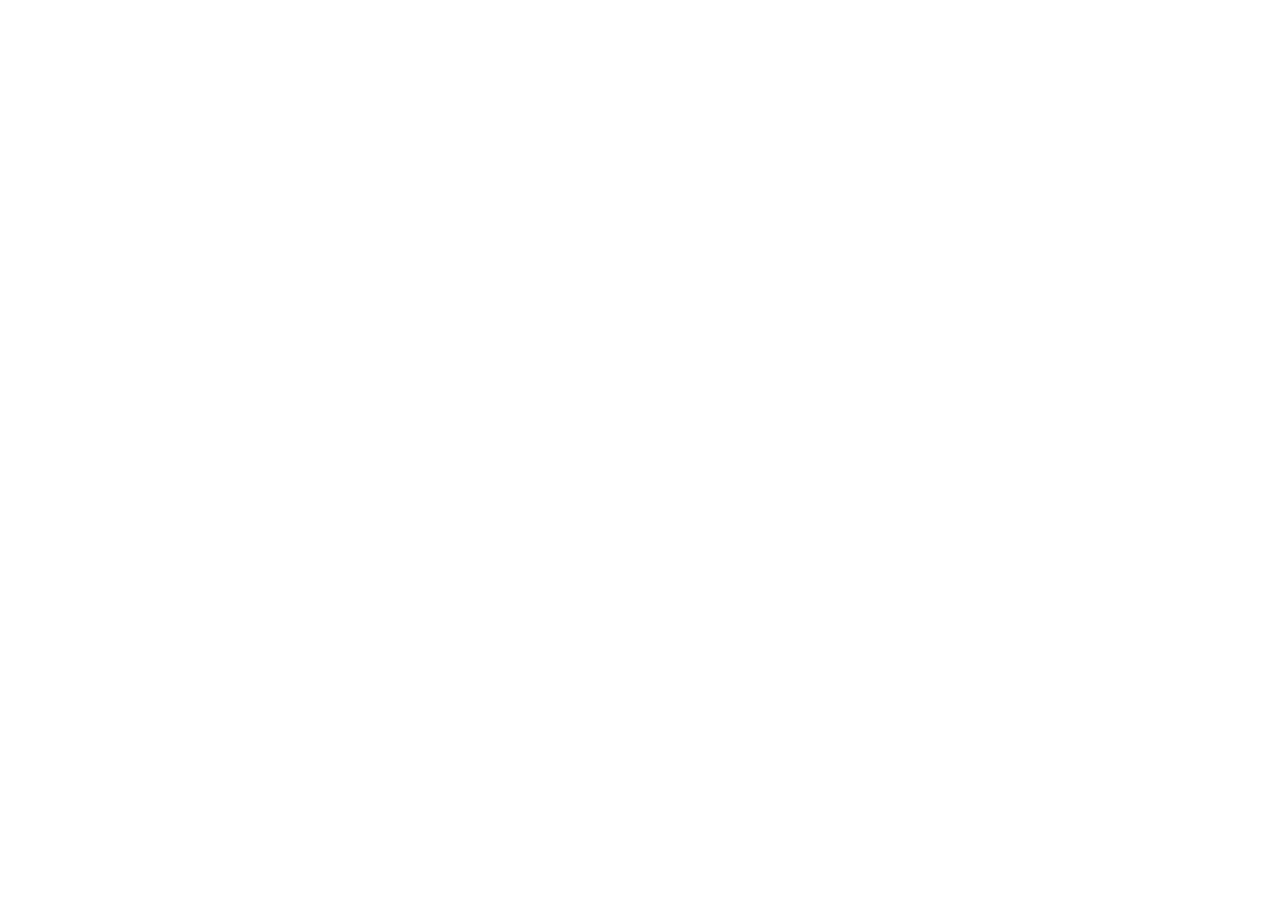
==== commit ac6a2c56: "Add account registration, show-real-name toggle, accounts API endpoints, and fix unauthenticated pro" ====
--- a/index.html
+++ b/index.html
@@ -174,8 +174,13 @@
 
       <div class="form-grid">
         <div class="form-group">
-          <label class="form-label" for="displayNameInput">Display Name</label>
-          <input type="text" id="displayNameInput" class="form-input" placeholder="Full Name">
+          <label class="form-label" for="firstNameInput">First Name</label>
+          <input type="text" id="firstNameInput" class="form-input" placeholder="First Name">
+        </div>
+
+        <div class="form-group">
+          <label class="form-label" for="lastNameInput">Last Name</label>
+          <input type="text" id="lastNameInput" class="form-input" placeholder="Last Name">
         </div>
 
         <div class="form-group">
@@ -187,6 +192,20 @@
           <label class="form-label" for="readonlyUsername">myTYSON Username</label>
           <input type="text" id="readonlyUsername" class="form-input" readonly style="opacity: 0.75; cursor: not-allowed;">
         </div>
+      </div>
+
+      <!-- Real Name Visibility Show/Hide Toggle -->
+      <div class="toggle-card" style="display: flex; align-items: center; justify-content: space-between; gap: 16px; background: rgba(255, 255, 255, 0.03); border: 1px solid var(--border-subtle); border-radius: 12px; padding: 14px 18px; margin: 14px 0 18px;">
+        <div>
+          <div style="font-weight: 600; color: var(--text-white); font-size: 1.05rem;">Show Real Name on Public Profile</div>
+          <div style="font-size: 0.88rem; color: var(--text-muted); margin-top: 3px;">
+            When enabled, your first and last name appear publicly. When toggled OFF, your public profile displays only your handle (<span class="brand-tmg-domain" id="toggleHandlePreview">@username</span>) and role.
+          </div>
+        </div>
+        <label class="switch-toggle" style="position: relative; display: inline-block; width: 50px; height: 28px; flex-shrink: 0; cursor: pointer;">
+          <input type="checkbox" id="showRealNameToggle" checked style="opacity: 0; width: 0; height: 0;">
+          <span class="toggle-slider" style="position: absolute; cursor: pointer; inset: 0; background-color: rgba(255,255,255,0.2); transition: .3s; border-radius: 28px; border: 1px solid var(--border-subtle);"></span>
+        </label>
       </div>
 
       <div class="form-group">
@@ -236,6 +255,14 @@
           <div>
             <div class="app-tile-name">myTYSON Auth Portal</div>
             <div class="app-tile-domain brand-tmg-domain">auth.my.tysonmediagroup.org</div>
+          </div>
+        </a>
+
+        <a href="https://poweradmin.tysonmediagroup.org" id="tilePowerAdmin" class="app-tile" target="_blank" rel="noopener" style="display: none; border-color: rgba(220, 38, 38, 0.4);">
+          <img src="/assets/TYSONSoftwareBanner.png" alt="PowerAdmin Console" class="app-tile-logo">
+          <div>
+            <div class="app-tile-name" style="color: #f87171;">PowerAdmin Console</div>
+            <div class="app-tile-domain brand-tmg-domain">poweradmin.tysonmediagroup.org</div>
           </div>
         </a>
       </div>
@@ -302,7 +329,10 @@
 
       var pfpUrlInput = document.getElementById('pfpUrlInput');
       var coverUrlInput = document.getElementById('coverUrlInput');
-      var displayNameInput = document.getElementById('displayNameInput');
+      var firstNameInput = document.getElementById('firstNameInput');
+      var lastNameInput = document.getElementById('lastNameInput');
+      var showRealNameToggle = document.getElementById('showRealNameToggle');
+      var toggleHandlePreview = document.getElementById('toggleHandlePreview');
       var divisionInput = document.getElementById('divisionInput');
       var readonlyUsername = document.getElementById('readonlyUsername');
       var bioInput = document.getElementById('bioInput');
@@ -348,11 +378,13 @@
           displayName: custom.displayName || '',
           bio: custom.bio || '',
           division: custom.division || '',
-          pfpUrl: (custom.pfpUrl && custom.pfpUrl.length < 2400) ? custom.pfpUrl : '',
-          coverUrl: (custom.coverUrl && custom.coverUrl.length < 2400) ? custom.coverUrl : ''
+          pfpUrl: (custom.pfpUrl && !custom.pfpUrl.startsWith('data:') && custom.pfpUrl.length < 500) ? custom.pfpUrl : '',
+          coverUrl: (custom.coverUrl && !custom.coverUrl.startsWith('data:') && custom.coverUrl.length < 500) ? custom.coverUrl : ''
         };
         try {
-          params.set('mytyson_custom', btoa(JSON.stringify(syncPayload)));
+          if (syncPayload.displayName || syncPayload.pfpUrl || syncPayload.coverUrl) {
+            params.set('mytyson_custom', btoa(JSON.stringify(syncPayload)));
+          }
         } catch (e) {}
         return base + '?' + params.toString();
       }
@@ -364,12 +396,20 @@
       function renderPreview() {
         if (!activeAccount) return;
 
-        var dName = displayNameInput.value.trim() || activeAccount.name;
-        liveDisplayName.textContent = dName;
+        var fName = firstNameInput ? firstNameInput.value.trim() : '';
+        var lName = lastNameInput ? lastNameInput.value.trim() : '';
+        var fullName = [fName, lName].filter(Boolean).join(' ') || activeAccount.name;
+        var showReal = showRealNameToggle ? showRealNameToggle.checked : true;
+        var displayHeader = showReal ? fullName : ('@' + activeAccount.slug);
+
+        liveDisplayName.textContent = displayHeader;
         liveUsername.textContent = activeAccount.username;
         liveProfileUrl.innerHTML = '<span class="brand-tmg-domain">tysonmediagroup.org/' + activeAccount.slug + '</span> &bull; TYSON Team: ' + activeAccount.team;
         slugLabelInline.textContent = activeAccount.slug;
         readonlyUsername.value = activeAccount.username;
+        if (toggleHandlePreview) {
+          toggleHandlePreview.textContent = '@' + activeAccount.slug;
+        }
 
         liveRoleBadge.textContent = activeAccount.badge;
         liveRoleBadge.className = 'status-badge ' + activeAccount.badgeClass;
@@ -397,7 +437,7 @@
         var effectivePfp = currentPfpData || pfpOrCoverInputVal(pfpUrlInput);
         if (effectivePfp) {
           liveAvatarPreview.style.background = '#09090c';
-          liveAvatarPreview.innerHTML = '<img src="' + effectivePfp + '" alt="' + dName + '">';
+          liveAvatarPreview.innerHTML = '<img src="' + effectivePfp + '" alt="' + fullName + '">';
         } else {
           liveAvatarPreview.style.background = activeAccount.avatarBg;
           liveAvatarPreview.textContent = activeAccount.initials;
@@ -412,20 +452,52 @@
 
         var ssoToken = core.encodeSsoToken(core.getSession() || core.createSessionForAccount(activeAccount));
         document.getElementById('tileAtlantis').href = getAtlantisBase() + '?mytyson_sso=' + encodeURIComponent(ssoToken);
-      }
-
-      function loadAccountIntoEditor(slug) {
-        var acc = core.findAccount(slug) || core.ACCOUNTS[0];
+
+        var tilePA = document.getElementById('tilePowerAdmin');
+        if (tilePA) {
+          tilePA.style.display = core.isPowerAdmin(activeAccount) ? 'flex' : 'none';
+        }
+      }
+
+      function loadAccountIntoEditor(slug, isPreview) {
+        var acc = core.findAccount(slug) || core.DEFAULT_ACCOUNTS[0];
         activeAccount = acc;
+
         if (topAuthBtn) {
-          topAuthBtn.textContent = 'Switch Account';
-          topAuthBtn.title = 'Signed in as ' + acc.username;
-        }
-        core.createSessionForAccount(acc);
+          if (isPreview) {
+            topAuthBtn.textContent = 'Sign In';
+            topAuthBtn.title = 'Sign in to edit your profile';
+            topAuthBtn.href = getSsoPortalUrl();
+            topAuthBtn.onclick = null;
+          } else {
+            topAuthBtn.textContent = 'Sign Out (' + acc.slug + ')';
+            topAuthBtn.title = 'Signed in as ' + acc.username + ' - Click to sign out';
+            topAuthBtn.href = '#';
+            topAuthBtn.onclick = function (e) {
+              e.preventDefault();
+              core.clearSession();
+              window.location.replace(getSsoPortalUrl());
+            };
+          }
+        }
+
+        if (!isPreview) {
+          core.createSessionForAccount(acc);
+        }
 
         function applyCustomToInputs(custom) {
           custom = custom || {};
-          displayNameInput.value = custom.displayName || acc.name;
+          var nameParts = (custom.displayName || acc.name || '').trim().split(' ');
+          if (firstNameInput) {
+            firstNameInput.value = custom.firstName || (nameParts[0] || '');
+          }
+          if (lastNameInput) {
+            lastNameInput.value = custom.lastName || (nameParts.slice(1).join(' ') || '');
+          }
+          if (showRealNameToggle) {
+            showRealNameToggle.checked = custom.showRealName !== false;
+          }
+
           divisionInput.value = custom.division || acc.division;
           bioInput.value = custom.bio || acc.bio;
 
@@ -453,11 +525,19 @@
         var pfpFinal = pfpUrlInput.value.trim() || currentPfpData;
         var coverFinal = coverUrlInput.value.trim() || currentCoverData;
 
+        var fName = firstNameInput ? firstNameInput.value.trim() : '';
+        var lName = lastNameInput ? lastNameInput.value.trim() : '';
+        var fullName = [fName, lName].filter(Boolean).join(' ') || activeAccount.name;
+        var showReal = showRealNameToggle ? showRealNameToggle.checked : true;
+
         saveToast.textContent = 'Saving to myTYSON Cloud...';
         saveToast.classList.add('visible');
 
         core.saveCustomProfile(activeAccount.slug, {
-          displayName: displayNameInput.value.trim() || activeAccount.name,
+          displayName: fullName,
+          firstName: fName,
+          lastName: lName,
+          showRealName: showReal,
           division: divisionInput.value.trim() || activeAccount.division,
           bio: bioInput.value.trim() || activeAccount.bio,
           pfpUrl: pfpFinal,
@@ -488,13 +568,13 @@
               canvas.width = maxW;
               canvas.height = maxH;
               ctx.drawImage(img, sx, sy, side, side, 0, 0, maxW, maxH);
-              callback(canvas.toDataURL('image/jpeg', 0.78));
+              callback(canvas.toDataURL('image/jpeg', 0.72));
             } else {
               var ratio = Math.min(maxW / img.width, maxH / img.height, 1);
               canvas.width = Math.round(img.width * ratio);
               canvas.height = Math.round(img.height * ratio);
               ctx.drawImage(img, 0, 0, canvas.width, canvas.height);
-              callback(canvas.toDataURL('image/jpeg', 0.80));
+              callback(canvas.toDataURL('image/jpeg', 0.70));
             }
           };
           img.src = e.target.result;
@@ -511,7 +591,7 @@
       document.getElementById('pfpFileInput').addEventListener('change', function (e) {
         var file = e.target.files && e.target.files[0];
         if (!file) return;
-        resizeUploadedImage(file, 220, 220, true, function (dataUrl) {
+        resizeUploadedImage(file, 180, 180, true, function (dataUrl) {
           currentPfpData = dataUrl;
           pfpUrlInput.value = '';
           saveChanges();
@@ -527,7 +607,7 @@
       document.getElementById('coverFileInput').addEventListener('change', function (e) {
         var file = e.target.files && e.target.files[0];
         if (!file) return;
-        resizeUploadedImage(file, 960, 340, false, function (dataUrl) {
+        resizeUploadedImage(file, 800, 280, false, function (dataUrl) {
           currentCoverData = dataUrl;
           coverUrlInput.value = '';
           saveChanges();
@@ -544,7 +624,14 @@
         renderPreview();
       });
 
-      displayNameInput.addEventListener('input', renderPreview);
+      if (firstNameInput) firstNameInput.addEventListener('input', renderPreview);
+      if (lastNameInput) lastNameInput.addEventListener('input', renderPreview);
+      if (showRealNameToggle) {
+        showRealNameToggle.addEventListener('change', function () {
+          renderPreview();
+          saveChanges();
+        });
+      }
 
       document.querySelectorAll('[data-pfp-preset]').forEach(function (btn) {
         btn.addEventListener('click', function () {
@@ -587,7 +674,7 @@
       document.getElementById('resetAllProfileBtn').addEventListener('click', function () {
         if (!activeAccount) return;
         core.resetCustomProfile(activeAccount.slug);
-        loadAccountIntoEditor(activeAccount.slug);
+        loadAccountIntoEditor(activeAccount.slug, false);
         saveToast.textContent = 'Profile reset to default myTYSON settings.';
         saveToast.classList.add('visible');
         setTimeout(function () {
@@ -596,26 +683,47 @@
         }, 3000);
       });
 
-      var params = new URLSearchParams(window.location.search);
-      var ssoParam = params.get('mytyson_sso');
-      if (ssoParam) {
-        try {
-          var sObj = JSON.parse(atob(ssoParam));
-          if (sObj && sObj.slug) {
-            loadAccountIntoEditor(sObj.slug);
+      function initDashboard() {
+        var params = new URLSearchParams(window.location.search);
+        var ssoParam = params.get('mytyson_sso');
+        if (ssoParam) {
+          try {
+            var sObj = JSON.parse(atob(ssoParam));
+            if (sObj && sObj.slug) {
+              var matched = core.findAccount(sObj.slug);
+              if (matched) {
+                loadAccountIntoEditor(sObj.slug, false);
+                return;
+              }
+            }
+          } catch (e) {}
+        }
+
+        var existingSession = core.getSession();
+        if (existingSession && existingSession.slug) {
+          var sAcc = core.findAccount(existingSession.slug);
+          if (sAcc) {
+            loadAccountIntoEditor(existingSession.slug, false);
             return;
           }
-        } catch (e) {}
-      }
-
-      var requestedUser = params.get('user');
-      var existingSession = core.getSession();
-      if (requestedUser && core.findAccount(requestedUser)) {
-        loadAccountIntoEditor(requestedUser);
-      } else if (existingSession && existingSession.slug) {
-        loadAccountIntoEditor(existingSession.slug);
+        }
+
+        var requestedUser = params.get('user');
+        if (requestedUser && core.findAccount(requestedUser)) {
+          // Preview mode: display requested user without forging a session
+          loadAccountIntoEditor(requestedUser, true);
+          return;
+        }
+
+        // Unauthenticated visitor with no session:
+        // DO NOT default to Stephen French! Redirect them to the SSO portal to Sign In or Create Account.
+        window.location.replace(getSsoPortalUrl());
+      }
+
+      if (core.syncAccountsFromCloud) {
+        core.syncAccountsFromCloud(initDashboard);
       } else {
-        loadAccountIntoEditor('flame');
+        initDashboard();
       }
     })();
   </script>
--- a/styles.css
+++ b/styles.css
@@ -1247,6 +1247,90 @@
   border-color: var(--border-hover);
 }
 
+/* Switch Toggle Component */
+.switch-toggle {
+  position: relative;
+  display: inline-block;
+  width: 50px;
+  height: 28px;
+  flex-shrink: 0;
+  cursor: pointer;
+}
+
+.switch-toggle input {
+  opacity: 0;
+  width: 0;
+  height: 0;
+  position: absolute;
+}
+
+.switch-toggle .toggle-slider {
+  position: absolute;
+  cursor: pointer;
+  inset: 0;
+  background: rgba(255, 255, 255, 0.16);
+  transition: all 0.28s cubic-bezier(0.16, 1, 0.3, 1);
+  border-radius: 28px;
+  border: 1px solid var(--border-subtle);
+  box-shadow: inset 0 2px 4px rgba(0, 0, 0, 0.4);
+}
+
+.switch-toggle .toggle-slider:before {
+  position: absolute;
+  content: "";
+  height: 20px;
+  width: 20px;
+  left: 3px;
+  bottom: 3px;
+  background: #ffffff;
+  transition: all 0.28s cubic-bezier(0.16, 1, 0.3, 1);
+  border-radius: 50%;
+  box-shadow: 0 2px 6px rgba(0, 0, 0, 0.5);
+}
+
+.switch-toggle input:checked + .toggle-slider {
+  background: #10b981;
+  border-color: #059669;
+  box-shadow: 0 0 14px rgba(16, 185, 129, 0.45);
+}
+
+.switch-toggle input:checked + .toggle-slider:before {
+  transform: translateX(22px);
+  background: #ffffff;
+}
+
+/* Auth View Switcher Tabs */
+.auth-nav-tabs {
+  display: flex;
+  background: rgba(255, 255, 255, 0.05);
+  border: 1px solid var(--border-subtle);
+  border-radius: 12px;
+  padding: 4px;
+  margin-bottom: 22px;
+  gap: 6px;
+}
+
+.auth-nav-tab {
+  flex: 1;
+  background: transparent;
+  border: none;
+  color: var(--text-muted);
+  font-family: var(--font-sans);
+  font-size: 0.95rem;
+  font-weight: 500;
+  padding: 8px 14px;
+  border-radius: 8px;
+  cursor: pointer;
+  transition: all 0.2s ease;
+  text-align: center;
+}
+
+.auth-nav-tab.active {
+  background: var(--bg-surface-hover);
+  color: var(--text-white);
+  box-shadow: 0 2px 8px rgba(0, 0, 0, 0.4);
+}
+
 /* ==========================================================================
    Comprehensive Responsive Overhaul for Mobile & Half-Screen Split Views
    Breakpoints:
